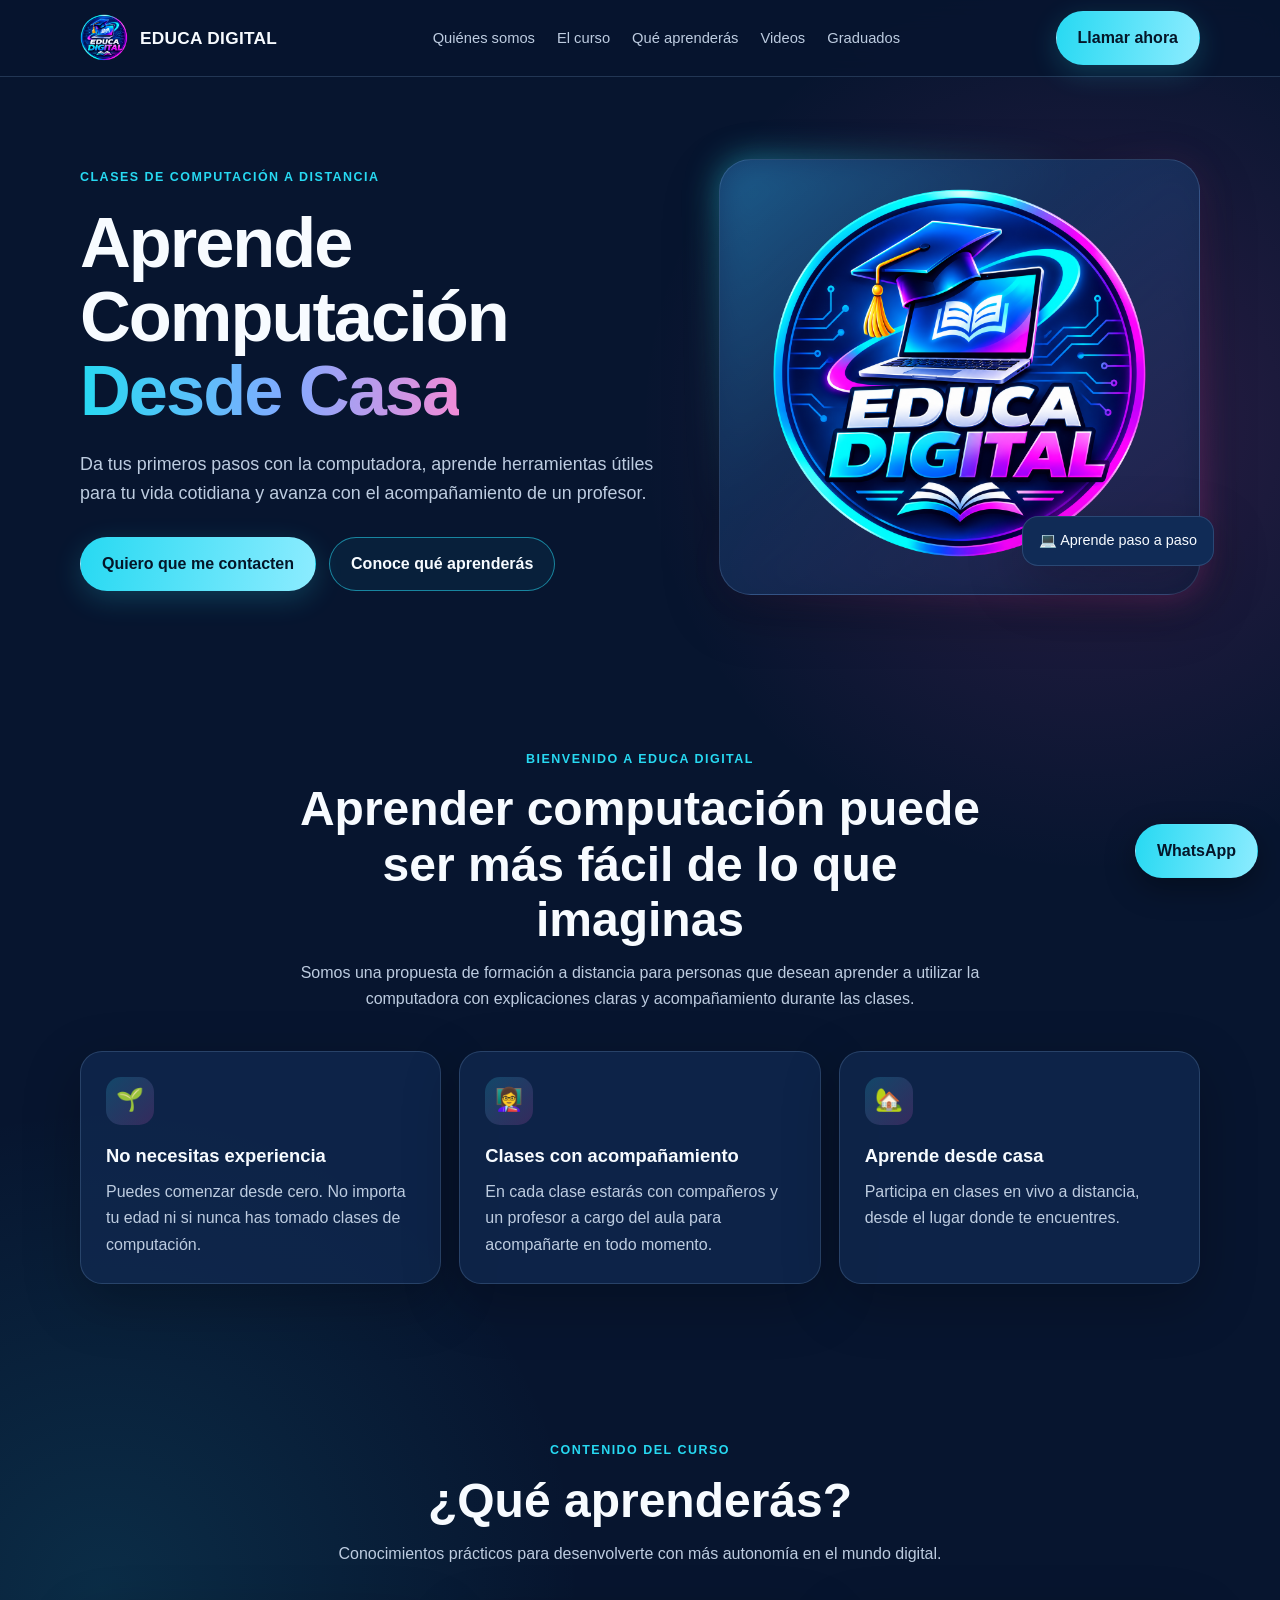
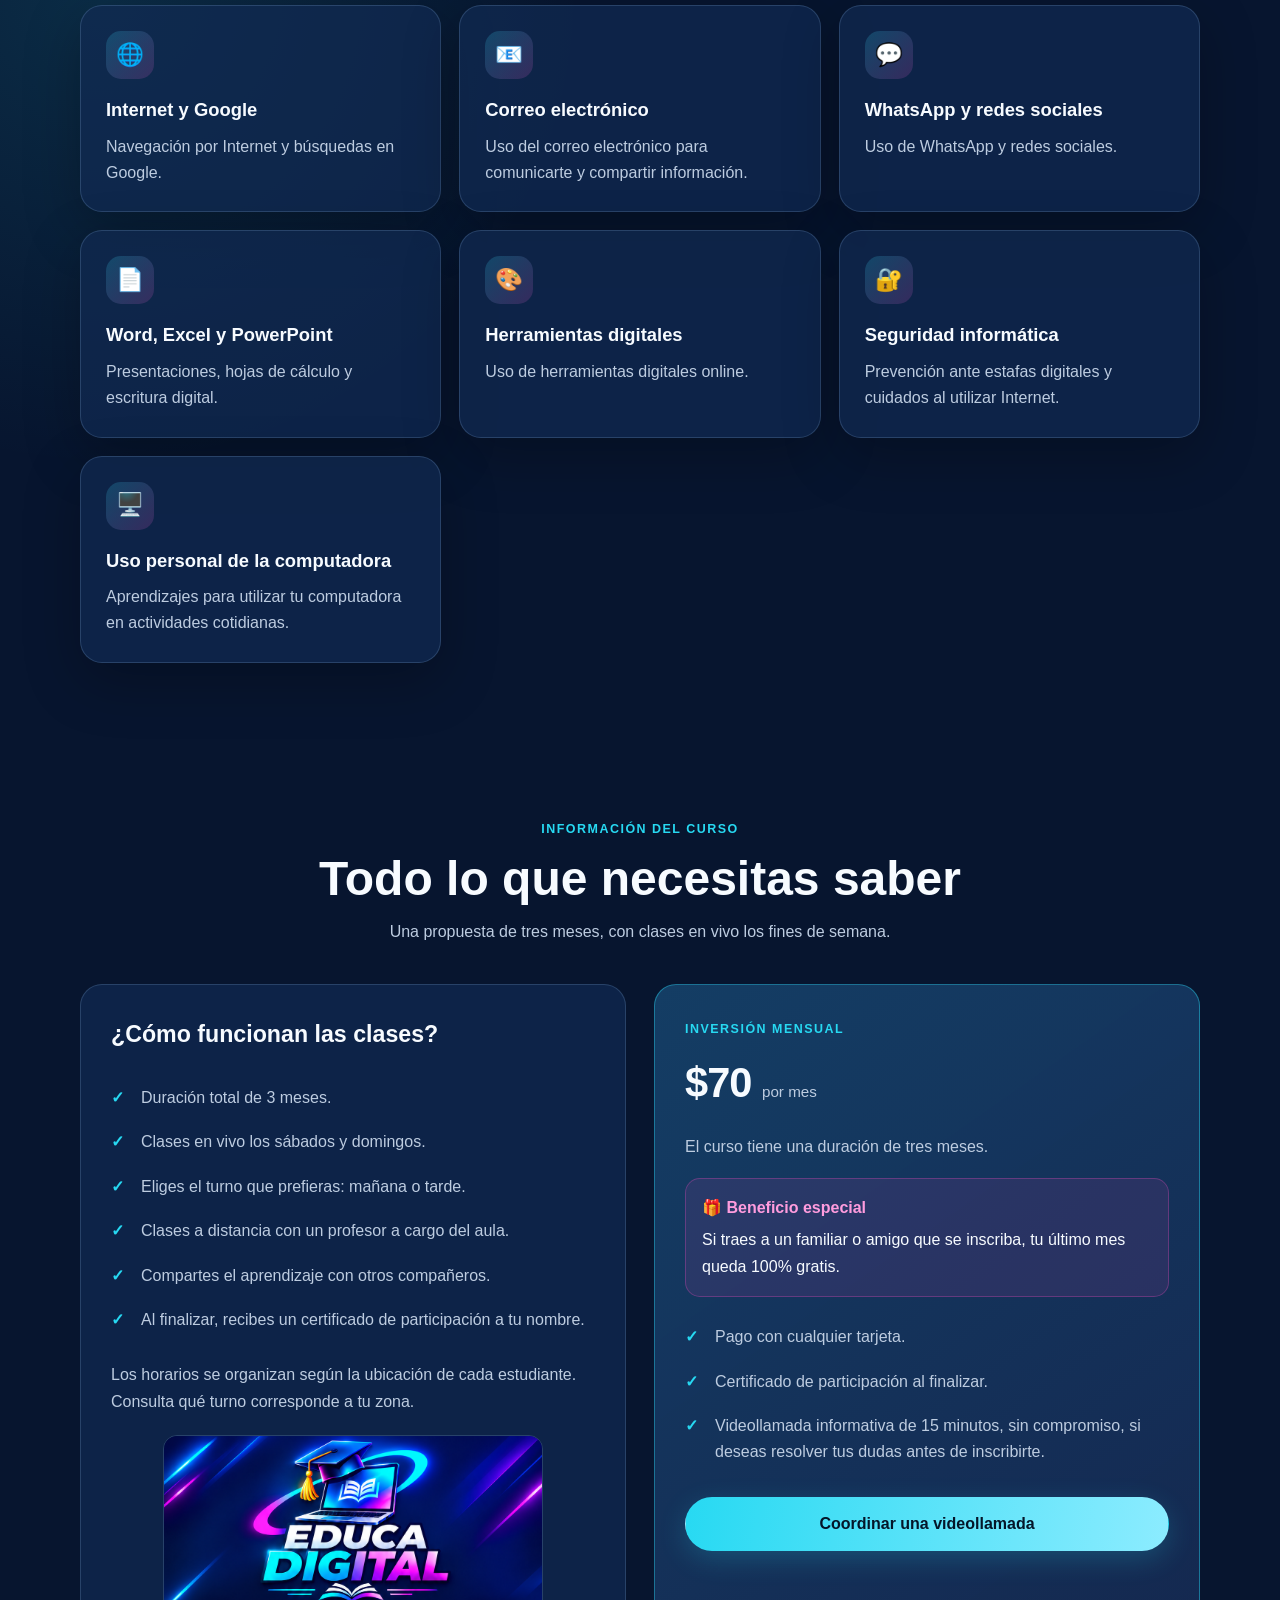
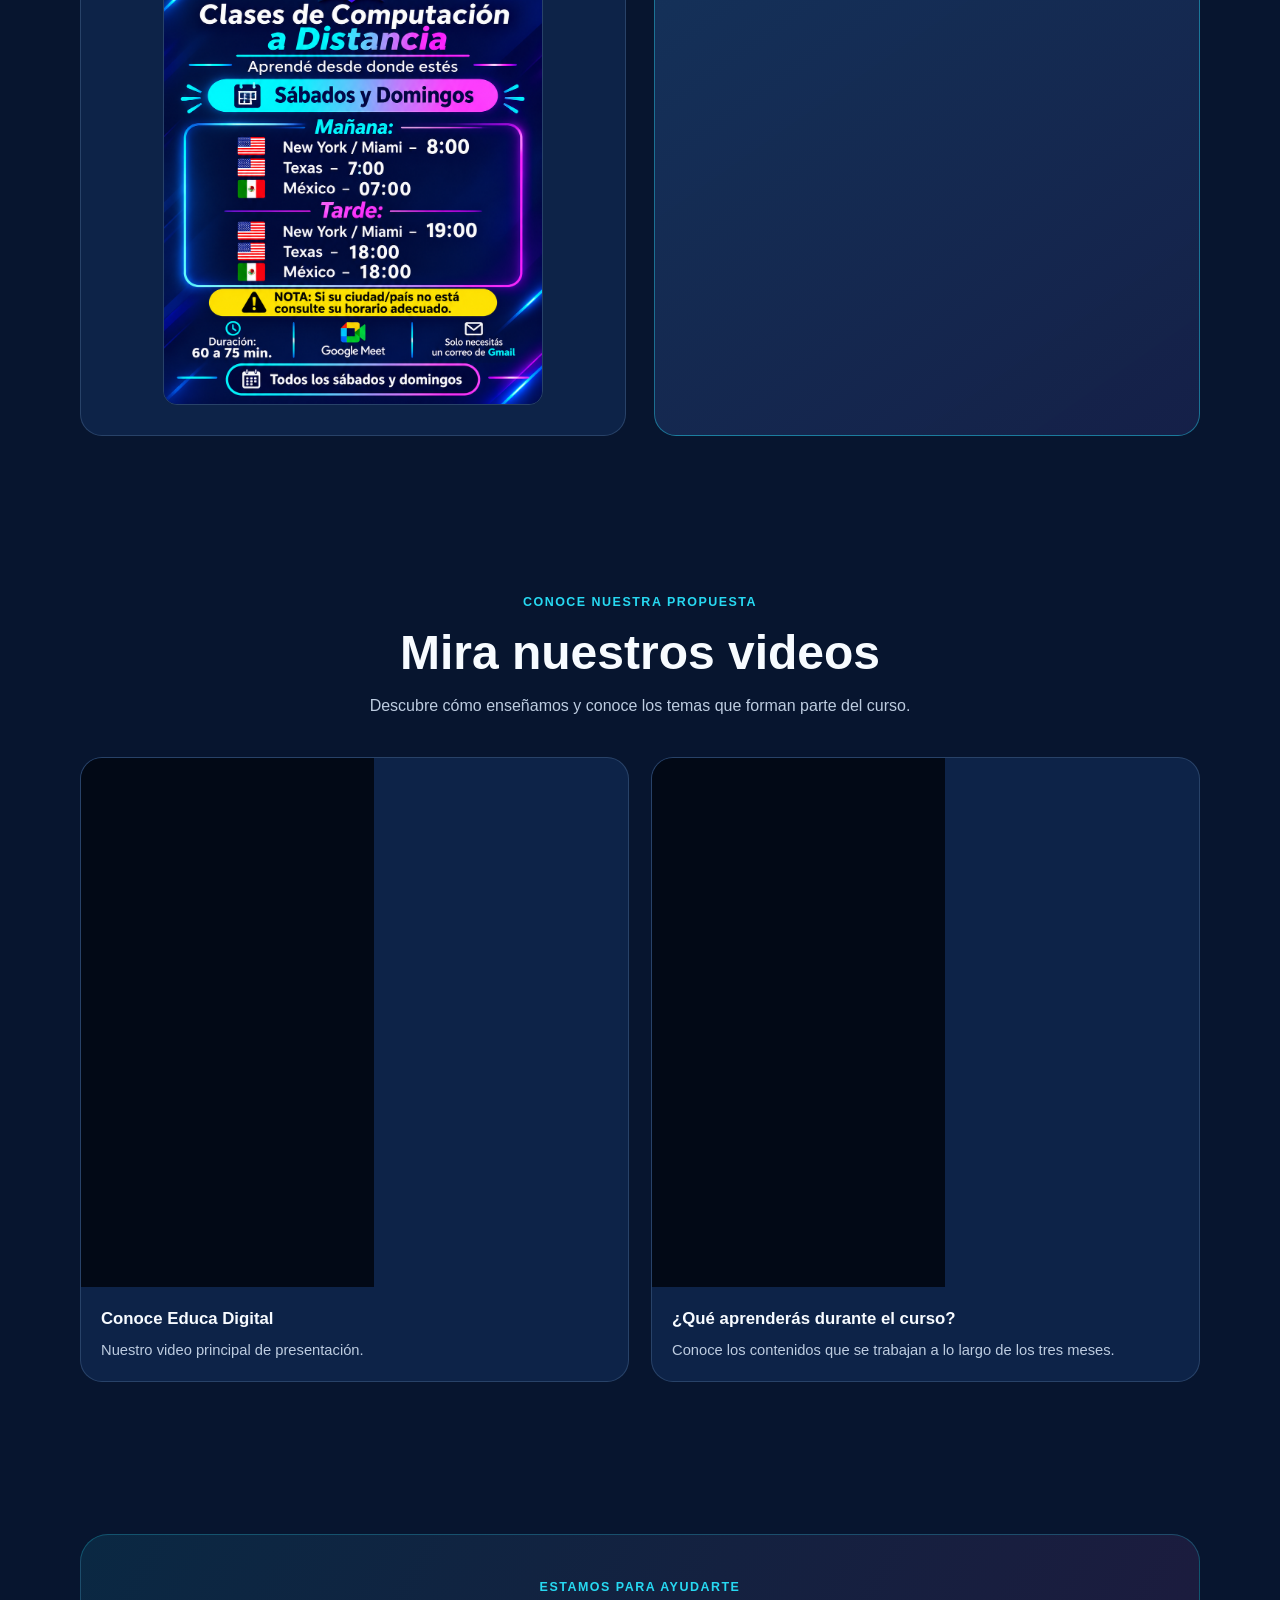
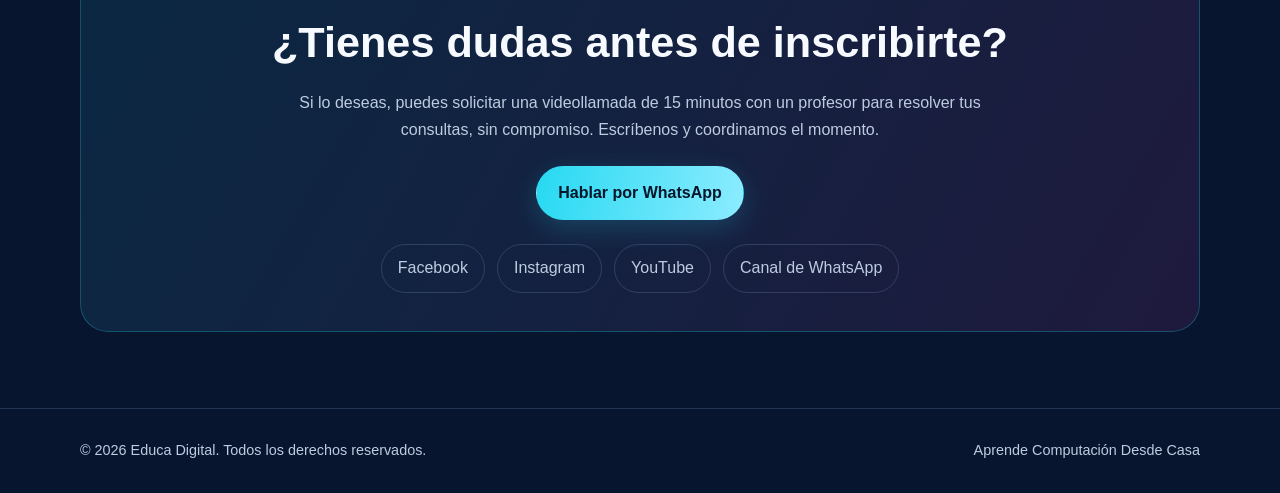
==== index.html @ 209ca9ad "Update index.html" ====
<!DOCTYPE html>
<html lang="es">
<head>
  <meta charset="UTF-8">
  <meta name="viewport" content="width=device-width, initial-scale=1.0">
  <meta name="theme-color" content="#07152f">
  <meta name="description" content="Aprende computación desde casa con Educa Digital. Clases en vivo, acompañamiento de profesores y explicaciones fáciles de entender.">
  <title>Educa Digital | Aprende Computación Desde Casa</title>
  <link rel="stylesheet" href="estilos.css">
  
</head>
<body>
  <header class="topbar">
    <div class="container nav">
      <a class="brand" href="#inicio" aria-label="Educa Digital, inicio">
        <img src="logo.png" alt="Logo de Educa Digital">
        <span>EDUCA DIGITAL</span>
      </a>
      <nav class="nav-links" aria-label="Navegación principal">
        <a href="#nosotros">Quiénes somos</a>
        <a href="#curso">El curso</a>
        <a href="#aprendizaje">Qué aprenderás</a>
        <a href="#videos">Videos</a>
        <a href="graduados.html">Graduados</a>
      </nav>
      <a class="btn btn-primary" href="tel:+5493794576062">Llamar ahora</a>
    </div>
  </header>

  <main>
    <section class="hero" id="inicio">
      <div class="container hero-grid">
        <div>
          <span class="eyebrow">Clases de computación a distancia</span>
          <h1>Aprende Computación <span class="gradient-text">Desde Casa</span></h1>
          <p>Da tus primeros pasos con la computadora, aprende herramientas útiles para tu vida cotidiana y avanza con el acompañamiento de un profesor.</p>
          <div class="hero-actions">
            <a class="btn btn-primary" href="https://forms.gle/ZuZSR2dyeX1vKFSo9" target="_blank" rel="noopener">Quiero que me contacten</a>
            <a class="btn btn-outline" href="#aprendizaje">Conoce qué aprenderás</a>
          </div>
        </div>
        <div class="hero-art">
          <img src="logo.png" alt="Educa Digital">
          <div class="floating-note">💻 Aprende paso a paso</div>
        </div>
      </div>
    </section>

    <section id="nosotros">
      <div class="container">
        <div class="section-heading">
          <span class="eyebrow">Bienvenido a Educa Digital</span>
          <h2>Aprender computación puede ser más fácil de lo que imaginas</h2>
          <p>Somos una propuesta de formación a distancia para personas que desean aprender a utilizar la computadora con explicaciones claras y acompañamiento durante las clases.</p>
        </div>
        <div class="cards">
          <article class="card">
            <div class="card-icon">🌱</div>
            <h3>No necesitas experiencia</h3>
            <p>Puedes comenzar desde cero. No importa tu edad ni si nunca has tomado clases de computación.</p>
          </article>
          <article class="card">
            <div class="card-icon">👩‍🏫</div>
            <h3>Clases con acompañamiento</h3>
            <p>En cada clase estarás con compañeros y un profesor a cargo del aula para acompañarte en todo momento.</p>
          </article>
          <article class="card">
            <div class="card-icon">🏡</div>
            <h3>Aprende desde casa</h3>
            <p>Participa en clases en vivo a distancia, desde el lugar donde te encuentres.</p>
          </article>
        </div>
      </div>
    </section>

    <section id="aprendizaje">
      <div class="container">
        <div class="section-heading">
          <span class="eyebrow">Contenido del curso</span>
          <h2>¿Qué aprenderás?</h2>
          <p>Conocimientos prácticos para desenvolverte con más autonomía en el mundo digital.</p>
        </div>
        <div class="cards">
          <article class="card"><div class="card-icon">🌐</div><h3>Internet y Google</h3><p>Navegación por Internet y búsquedas en Google.</p></article>
          <article class="card"><div class="card-icon">📧</div><h3>Correo electrónico</h3><p>Uso del correo electrónico para comunicarte y compartir información.</p></article>
          <article class="card"><div class="card-icon">💬</div><h3>WhatsApp y redes sociales</h3><p>Uso de WhatsApp y redes sociales.</p></article>
          <article class="card"><div class="card-icon">📄</div><h3>Word, Excel y PowerPoint</h3><p>Presentaciones, hojas de cálculo y escritura digital.</p></article>
          <article class="card"><div class="card-icon">🎨</div><h3>Herramientas digitales</h3><p>Uso de herramientas digitales online.</p></article>
          <article class="card"><div class="card-icon">🔐</div><h3>Seguridad informática</h3><p>Prevención ante estafas digitales y cuidados al utilizar Internet.</p></article>
          <article class="card"><div class="card-icon">🖥️</div><h3>Uso personal de la computadora</h3><p>Aprendizajes para utilizar tu computadora en actividades cotidianas.</p></article>
        </div>
      </div>
    </section>

    <section id="curso">
      <div class="container">
        <div class="section-heading">
          <span class="eyebrow">Información del curso</span>
          <h2>Todo lo que necesitas saber</h2>
          <p>Una propuesta de tres meses, con clases en vivo los fines de semana.</p>
        </div>
        <div class="course-layout">
          <div class="course-panel">
            <h3>¿Cómo funcionan las clases?</h3>
            <ul class="check-list">
              <li>Duración total de 3 meses.</li>
              <li>Clases en vivo los sábados y domingos.</li>
              <li>Eliges el turno que prefieras: mañana o tarde.</li>
              <li>Clases a distancia con un profesor a cargo del aula.</li>
              <li>Compartes el aprendizaje con otros compañeros.</li>
              <li>Al finalizar, recibes un certificado de participación a tu nombre.</li>
            </ul>
            <p style="color:var(--muted);margin-top:20px">Los horarios se organizan según la ubicación de cada estudiante. Consulta qué turno corresponde a tu zona.</p>
            <img class="schedule-image" src="horarios.png" alt="Información de horarios de Educa Digital">
          </div>
          <div class="course-panel highlight">
            <span class="eyebrow">Inversión mensual</span>
            <div class="price">$70 <small>por mes</small></div>
            <p style="color:var(--muted)">El curso tiene una duración de tres meses.</p>
            <div class="bonus">
              <strong>🎁 Beneficio especial</strong>
              <p style="margin:6px 0 0;color:var(--white)">Si traes a un familiar o amigo que se inscriba, tu último mes queda 100% gratis.</p>
            </div>
            <ul class="check-list">
              <li>Pago con cualquier tarjeta.</li>
              <li>Certificado de participación al finalizar.</li>
              <li>Videollamada informativa de 15 minutos, sin compromiso, si deseas resolver tus dudas antes de inscribirte.</li>
            </ul>
            <a class="btn btn-primary" style="margin-top:22px;width:100%" href="https://wa.me/543794576062?text=Hola%2C%20quisiera%20coordinar%20una%20videollamada%20informativa%20de%2015%20minutos." target="_blank" rel="noopener">Coordinar una videollamada</a>
          </div>
        </div>
      </div>
    </section>

    <section id="videos">
      <div class="container">
        <div class="section-heading">
          <span class="eyebrow">Conoce nuestra propuesta</span>
          <h2>Mira nuestros videos</h2>
          <p>Descubre cómo enseñamos y conoce los temas que forman parte del curso.</p>
        </div>
        <div class="video-grid">
          <article class="video-card">
            <div class="video-frame">
              <iframe src="https://www.facebook.com/plugins/video.php?href=https%3A%2F%2Fwww.facebook.com%2Freel%2F1406018967979762&show_text=false" title="Video publicitario de Educa Digital" loading="lazy" allow="autoplay; clipboard-write; encrypted-media; picture-in-picture; web-share" allowfullscreen></iframe>
            </div>
            <div class="video-caption"><h3>Conoce Educa Digital</h3><p>Nuestro video principal de presentación.</p></div>
          </article>
          <article class="video-card">
            <div class="video-frame">
              <iframe src="https://www.facebook.com/plugins/video.php?href=https%3A%2F%2Fwww.facebook.com%2Freel%2F2603222766864018&show_text=false" title="Contenido del curso de tres meses" loading="lazy" allow="autoplay; clipboard-write; encrypted-media; picture-in-picture; web-share" allowfullscreen></iframe>
            </div>
            <div class="video-caption"><h3>¿Qué aprenderás durante el curso?</h3><p>Conoce los contenidos que se trabajan a lo largo de los tres meses.</p></div>
          </article>
        </div>
      </div>
    </section>

    <section id="contacto">
      <div class="container">
        <div class="trust-box">
          <span class="eyebrow">Estamos para ayudarte</span>
          <h2>¿Tienes dudas antes de inscribirte?</h2>
          <p>Si lo deseas, puedes solicitar una videollamada de 15 minutos con un profesor para resolver tus consultas, sin compromiso. Escríbenos y coordinamos el momento.</p>
          <a class="btn btn-primary" href="https://wa.me/543794576062?text=Hola%2C%20soy%20una%20persona%20interesada%20en%20el%20curso%20de%20Educa%20Digital.%20Quisiera%20hacer%20una%20consulta." target="_blank" rel="noopener">Hablar por WhatsApp</a>
          <div class="socials">
            <a href="https://www.facebook.com/educadigital.techno" target="_blank" rel="noopener">Facebook</a>
            <a href="https://www.instagram.com/educadigital.techno/" target="_blank" rel="noopener">Instagram</a>
            <a href="https://www.youtube.com/@educadigital.techno" target="_blank" rel="noopener">YouTube</a>
            <a href="https://whatsapp.com/channel/0029Vb9up9wKrWQxth9QkJ2N" target="_blank" rel="noopener">Canal de WhatsApp</a>
          </div>
        </div>
      </div>
    </section>
  </main>

  <footer>
    <div class="container footer-row">
      <span>© <span id="year">2026</span> Educa Digital. Todos los derechos reservados.</span>
      <span>Aprende Computación Desde Casa</span>
    </div>
  </footer>

  <a class="btn btn-primary whatsapp-float" href="https://wa.me/543794576062?text=Hola%2C%20quiero%20informaci%C3%B3n%20sobre%20Educa%20Digital." target="_blank" rel="noopener" aria-label="Contactar a Educa Digital por WhatsApp">WhatsApp</a>
</body>
</html>
---- estilos.css ----
:root {
      --navy: #07152f;
      --navy-2: #0b2045;
      --cyan: #27d9f2;
      --blue: #2589ff;
      --pink: #ec4bbd;
      --white: #f7fbff;
      --muted: #bdcce0;
      --panel: rgba(17, 42, 82, .72);
      --line: rgba(160, 205, 255, .18);
      --radius: 22px;
      --shadow: 0 18px 55px rgba(0, 0, 0, .25);
    }

    * { box-sizing: border-box; }
    html { scroll-behavior: smooth; }
    body {
      margin: 0;
      font-family: Arial, Helvetica, sans-serif;
      color: var(--white);
      background:
        radial-gradient(circle at 85% 8%, rgba(236,75,189,.16), transparent 28rem),
        radial-gradient(circle at 8% 30%, rgba(39,217,242,.12), transparent 30rem),
        var(--navy);
      line-height: 1.65;
    }
    a { color: inherit; }
    img { max-width: 100%; display: block; }
    .container { width: min(1120px, calc(100% - 40px)); margin: 0 auto; }
    .topbar {
      position: sticky; top: 0; z-index: 20;
      background: rgba(7,21,47,.88); backdrop-filter: blur(14px);
      border-bottom: 1px solid var(--line);
    }
    .nav { min-height: 76px; display: flex; align-items: center; justify-content: space-between; gap: 24px; }
    .brand { display: flex; align-items: center; gap: 12px; text-decoration: none; font-weight: 800; letter-spacing: .3px; }
    .brand img { width: 48px; height: 48px; object-fit: contain; border-radius: 12px; }
    .brand span { font-size: 1.08rem; }
    .nav-links { display: flex; align-items: center; gap: 22px; }
    .nav-links a { color: var(--muted); text-decoration: none; font-size: .92rem; }
    .nav-links a:hover { color: var(--cyan); }
    .btn {
      display: inline-flex; align-items: center; justify-content: center; gap: 9px;
      padding: 13px 21px; border-radius: 999px; text-decoration: none;
      font-weight: 800; border: 1px solid transparent; transition: .2s ease;
    }
    .btn:hover { transform: translateY(-2px); filter: brightness(1.08); }
    .btn-primary { color: #041629; background: linear-gradient(100deg, var(--cyan), #8cecff); box-shadow: 0 8px 28px rgba(39,217,242,.2); }
    .btn-outline { border-color: rgba(39,217,242,.55); color: var(--white); background: rgba(39,217,242,.06); }
    .hero { padding: 82px 0 74px; overflow: hidden; }
    .hero-grid { display: grid; grid-template-columns: 1.1fr .9fr; align-items: center; gap: 52px; }
    .eyebrow { display: inline-block; color: var(--cyan); font-weight: 800; letter-spacing: 1.5px; text-transform: uppercase; font-size: .78rem; }
    h1 { font-size: clamp(2.5rem, 5.5vw, 4.8rem); line-height: 1.05; letter-spacing: -2px; margin: 17px 0 22px; }
    .gradient-text { background: linear-gradient(90deg, var(--cyan), #83aaff 55%, #f18bd7); -webkit-background-clip: text; background-clip: text; color: transparent; }
    .hero p { color: var(--muted); font-size: 1.12rem; max-width: 610px; }
    .hero-actions { display: flex; flex-wrap: wrap; gap: 13px; margin-top: 28px; }
    .hero-art {
      position: relative; padding: 22px; border: 1px solid var(--line); border-radius: 32px;
      background: linear-gradient(145deg, rgba(30,76,135,.65), rgba(12,29,62,.8)); box-shadow: var(--shadow);
    }
    .hero-art:before { content: ""; position: absolute; inset: -2px; border-radius: 34px; background: linear-gradient(135deg, rgba(39,217,242,.55), transparent 40%, rgba(236,75,189,.42)); z-index: -1; filter: blur(16px); }
    .hero-art img { width: 100%; max-width: 390px; margin: auto; border-radius: 20px; }
    .floating-note { position: absolute; right: -15px; bottom: 28px; background: #102b56; border: 1px solid var(--line); border-radius: 16px; padding: 12px 16px; box-shadow: var(--shadow); font-size: .9rem; }
    section { padding: 76px 0; }
    .section-heading { max-width: 720px; margin: 0 auto 38px; text-align: center; }
    .section-heading h2 { font-size: clamp(1.9rem, 4vw, 3rem); line-height: 1.15; margin: 10px 0 13px; }
    .section-heading p { color: var(--muted); margin: 0; }
    .cards { display: grid; grid-template-columns: repeat(3, 1fr); gap: 18px; }
    .card { background: var(--panel); border: 1px solid var(--line); border-radius: var(--radius); padding: 25px; box-shadow: var(--shadow); }
    .card-icon { width: 48px; height: 48px; display: grid; place-items: center; border-radius: 15px; font-size: 1.4rem; background: linear-gradient(135deg, rgba(39,217,242,.2), rgba(236,75,189,.18)); margin-bottom: 16px; }
    .card h3 { margin: 0 0 8px; font-size: 1.15rem; }
    .card p { color: var(--muted); margin: 0; }
    .course-layout { display: grid; grid-template-columns: 1fr 1fr; gap: 28px; align-items: stretch; }
    .course-panel { padding: 30px; border-radius: var(--radius); background: var(--panel); border: 1px solid var(--line); }
    .course-panel h3 { margin-top: 0; font-size: 1.45rem; }
    .check-list { list-style: none; padding: 0; margin: 18px 0 0; }
    .check-list li { padding: 9px 0 9px 30px; position: relative; color: var(--muted); }
    .check-list li:before { content: "✓"; color: var(--cyan); font-weight: 900; position: absolute; left: 0; }
    .price { font-size: 2.6rem; font-weight: 900; letter-spacing: -1px; margin: 8px 0 0; }
    .price small { font-size: .95rem; color: var(--muted); font-weight: 500; letter-spacing: 0; }
    .highlight { border-color: rgba(39,217,242,.42); background: linear-gradient(145deg, rgba(25,75,119,.75), rgba(24,35,78,.82)); }
    .bonus { margin-top: 18px; padding: 16px; border-radius: 15px; background: rgba(236,75,189,.1); border: 1px solid rgba(236,75,189,.3); }
    .bonus strong { color: #ff9cde; }
    .schedule-image { max-height: 570px; width: auto; margin: 20px auto 0; border-radius: 14px; border: 1px solid var(--line); }
    .video-grid { display: grid; grid-template-columns: 1fr 1fr; gap: 22px; }
    .video-card { background: var(--panel); border: 1px solid var(--line); border-radius: var(--radius); overflow: hidden; }
    .video-frame { aspect-ratio: 9 / 16; max-height: 520px; background: #020916; }
    .video-frame iframe { width: 100%; height: 100%; border: 0; }
    .video-caption { padding: 18px 20px; }
    .video-caption h3 { margin: 0 0 6px; font-size: 1.05rem; }
    .video-caption p { color: var(--muted); margin: 0; font-size: .92rem; }
    .trust-box { text-align: center; padding: 38px; border-radius: 28px; border: 1px solid rgba(39,217,242,.25); background: linear-gradient(120deg, rgba(39,217,242,.1), rgba(236,75,189,.1)); }
    .trust-box h2 { font-size: clamp(1.8rem, 4vw, 2.7rem); margin: 8px 0 12px; }
    .trust-box p { color: var(--muted); max-width: 700px; margin: 0 auto 23px; }
    .socials { display: flex; flex-wrap: wrap; justify-content: center; gap: 12px; margin-top: 24px; }
    .socials a { border: 1px solid var(--line); padding: 10px 16px; border-radius: 999px; text-decoration: none; color: var(--muted); }
    .socials a:hover { color: var(--cyan); border-color: var(--cyan); }
    footer { padding: 30px 0; border-top: 1px solid var(--line); color: var(--muted); font-size: .9rem; }
    .footer-row { display: flex; justify-content: space-between; align-items: center; gap: 20px; flex-wrap: wrap; }
    .whatsapp-float { position: fixed; right: 22px; bottom: 22px; z-index: 30; box-shadow: 0 10px 30px rgba(0,0,0,.35); }
    @media (max-width: 800px) {
      .nav { padding: 12px 0; flex-wrap: wrap; }
      .nav-links { order: 3; width: 100%; overflow-x: auto; gap: 18px; padding: 5px 0; }
      .nav-links a { white-space: nowrap; }
      .hero { padding: 55px 0; }
      .hero-grid, .course-layout { grid-template-columns: 1fr; }
      .hero-grid { gap: 34px; }
      .hero-art { max-width: 520px; margin: auto; }
      .cards { grid-template-columns: 1fr 1fr; }
    }
    @media (max-width: 560px) {
      .container { width: min(100% - 30px, 1120px); }
      .cards, .video-grid { grid-template-columns: 1fr; }
      section { padding: 58px 0; }
      .hero-actions .btn { width: 100%; }
      .floating-note { right: -5px; bottom: 12px; }
      .trust-box { padding: 27px 19px; }
      .whatsapp-float { right: 14px; bottom: 14px; }
    }
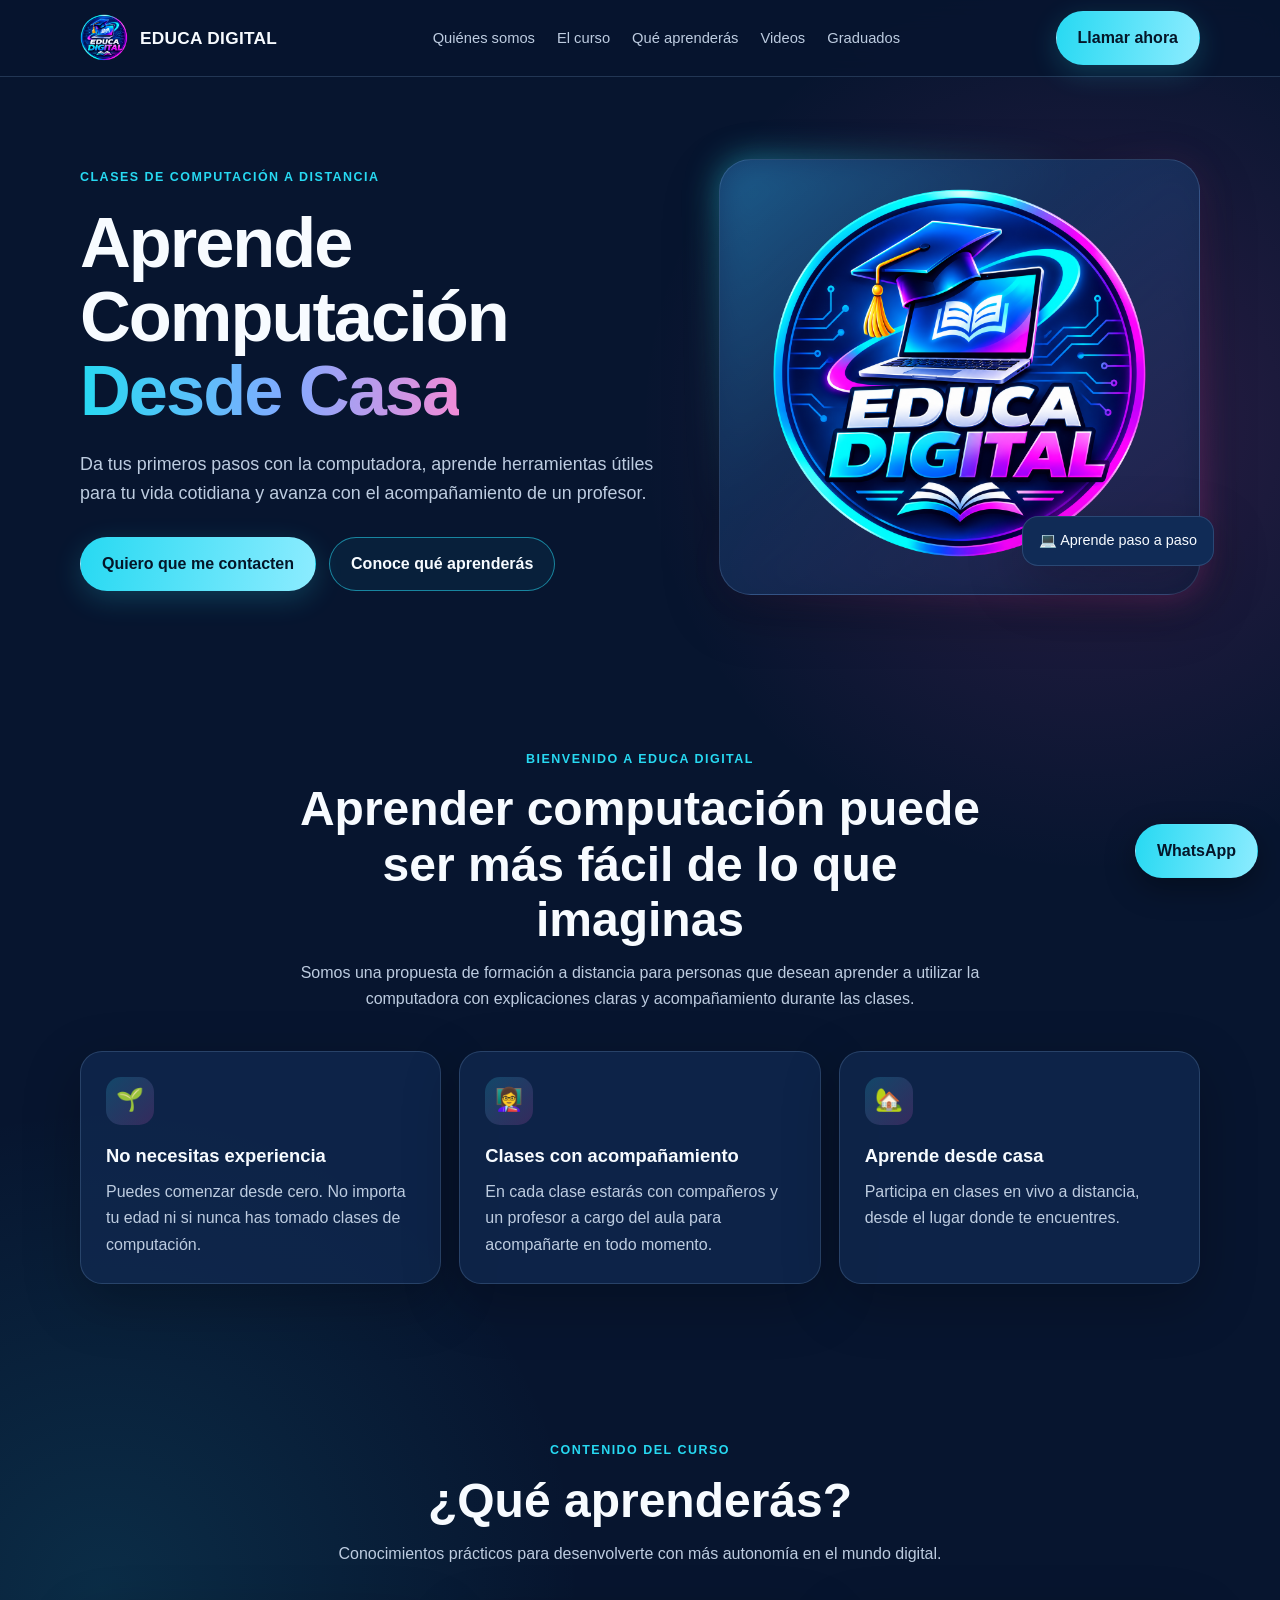
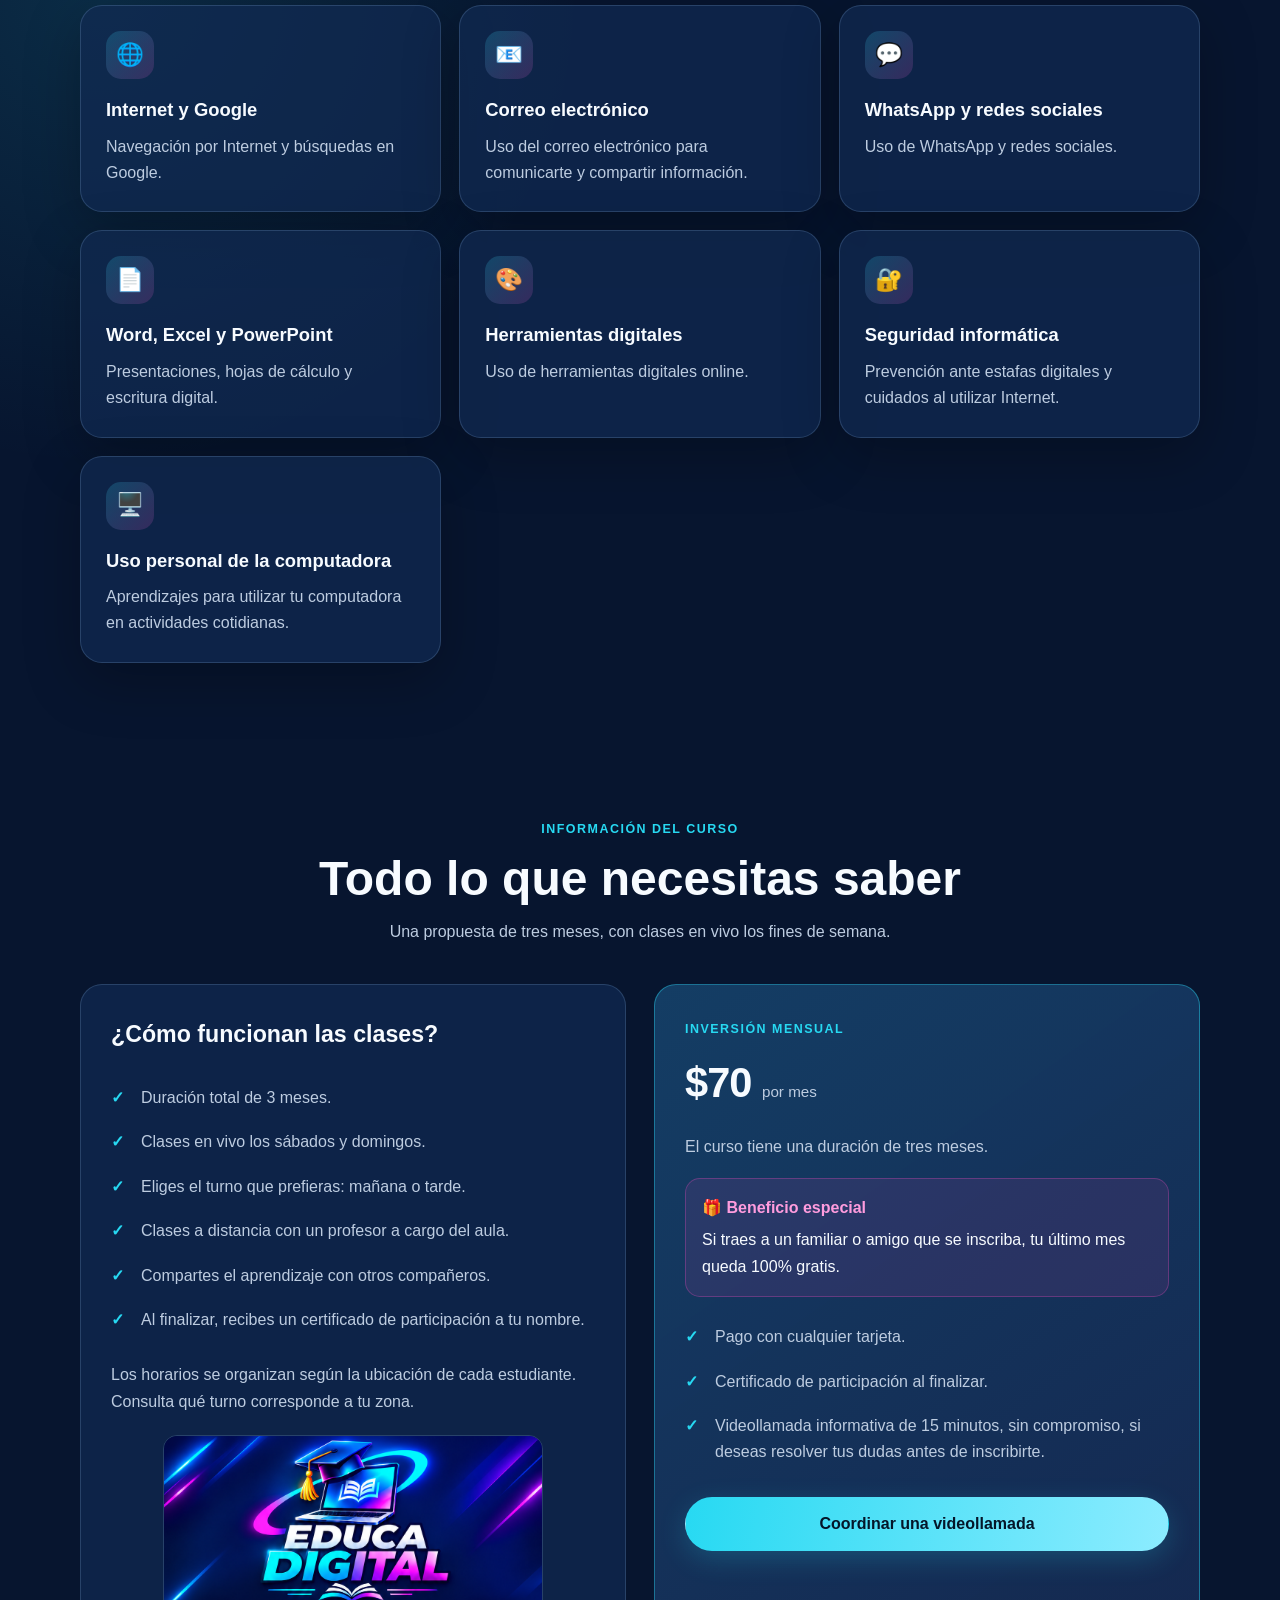
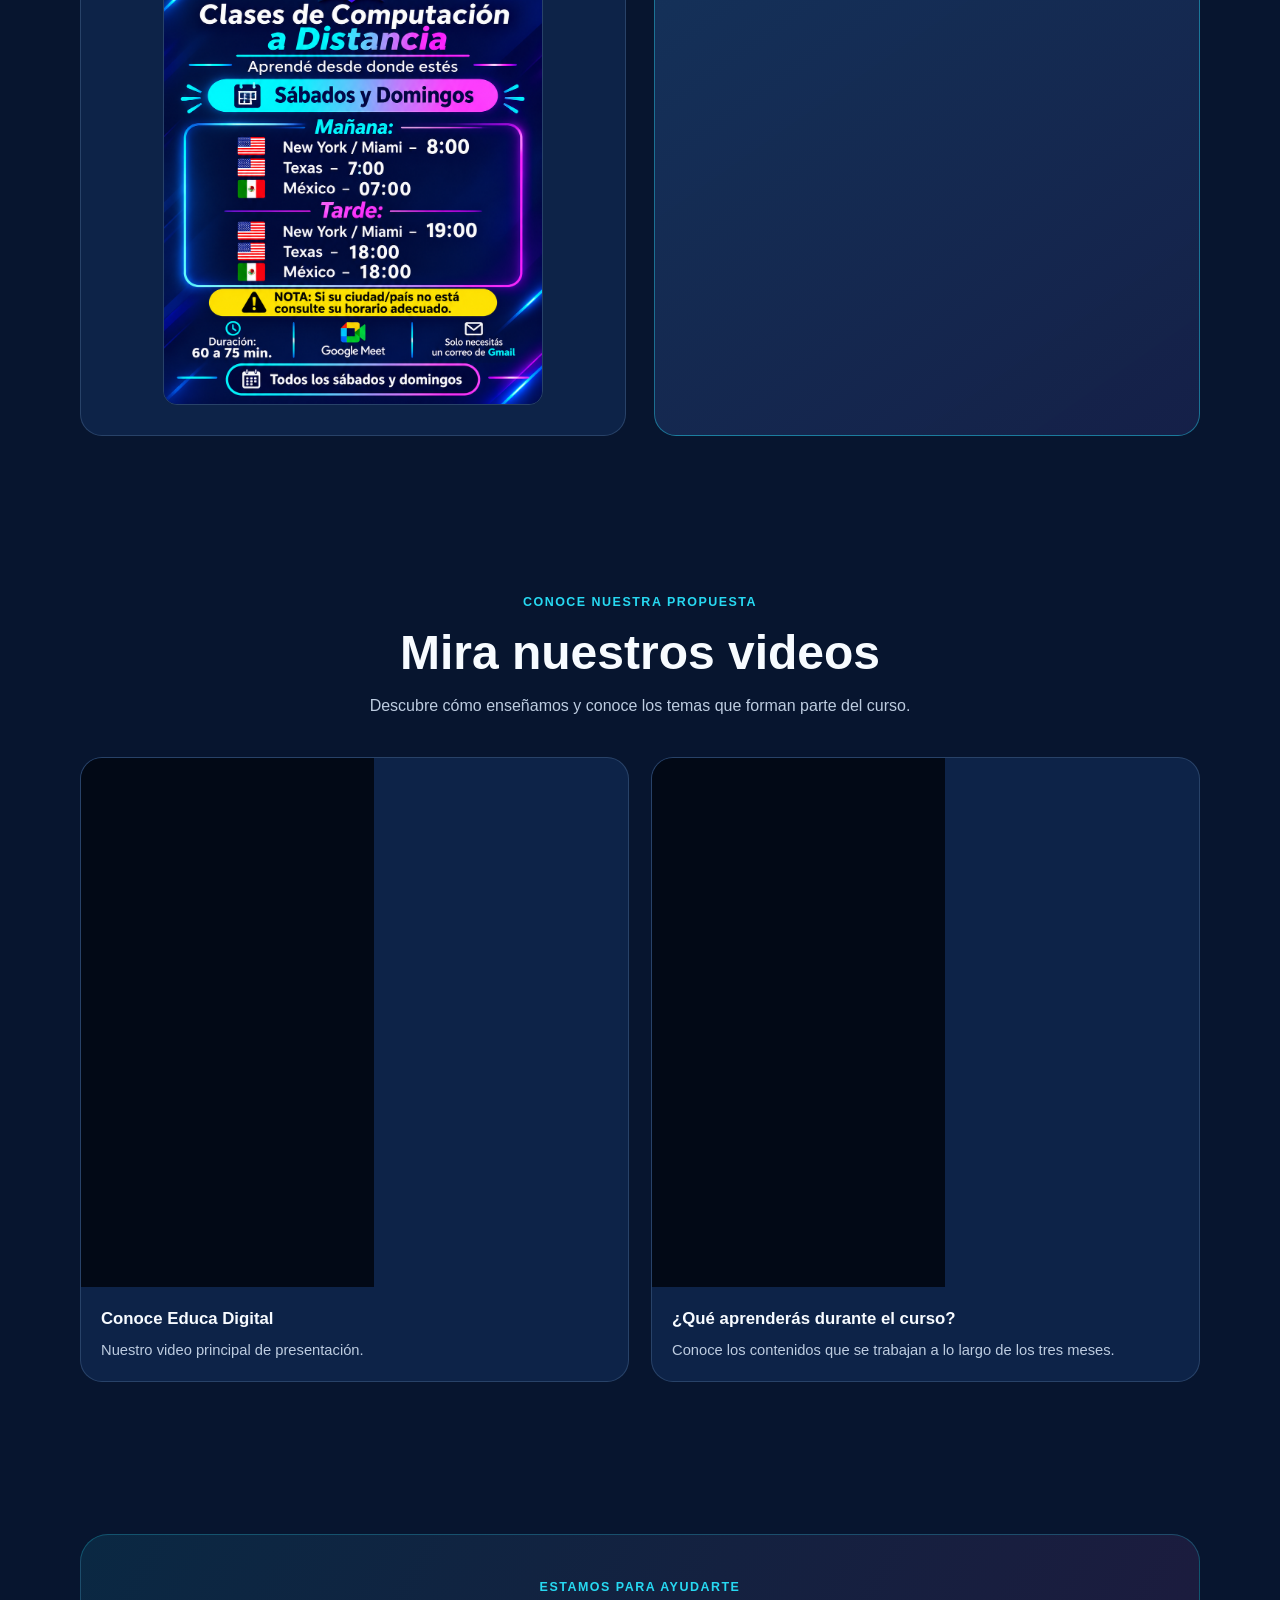
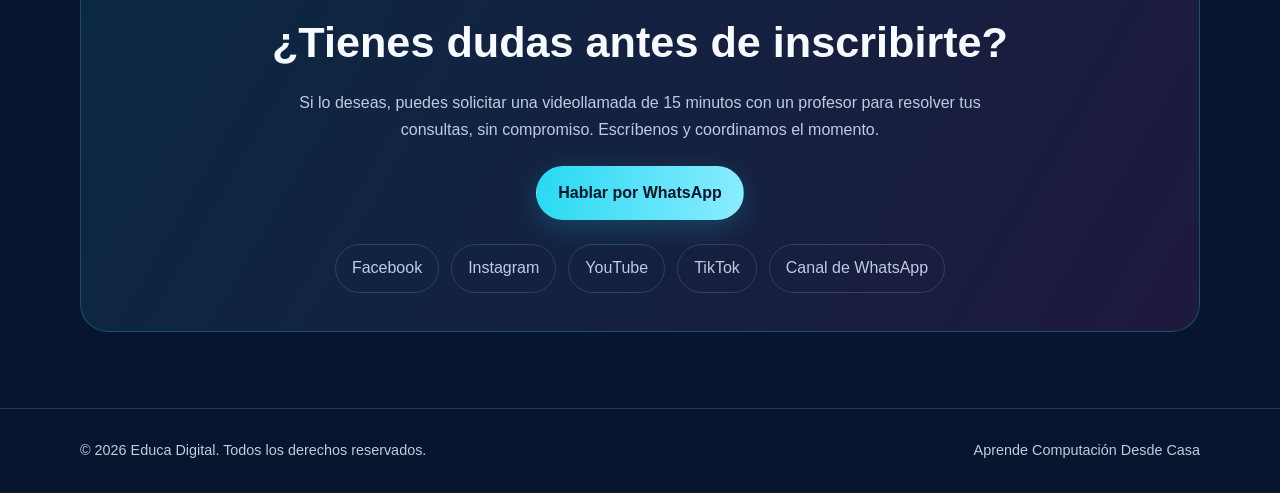
==== commit ae8aa83f: "Update index.html" ====
--- a/index.html
+++ b/index.html
@@ -164,9 +164,10 @@
           <p>Si lo deseas, puedes solicitar una videollamada de 15 minutos con un profesor para resolver tus consultas, sin compromiso. Escríbenos y coordinamos el momento.</p>
           <a class="btn btn-primary" href="https://wa.me/543794576062?text=Hola%2C%20soy%20una%20persona%20interesada%20en%20el%20curso%20de%20Educa%20Digital.%20Quisiera%20hacer%20una%20consulta." target="_blank" rel="noopener">Hablar por WhatsApp</a>
           <div class="socials">
-            <a href="https://www.facebook.com/educadigital.techno" target="_blank" rel="noopener">Facebook</a>
-            <a href="https://www.instagram.com/educadigital.techno/" target="_blank" rel="noopener">Instagram</a>
-            <a href="https://www.youtube.com/@educadigital.techno" target="_blank" rel="noopener">YouTube</a>
+            <a href="https://www.facebook.com/computacion.educadigital" target="_blank" rel="noopener">Facebook</a>
+            <a href="https://www.instagram.com/computacion.educadigital/" target="_blank" rel="noopener">Instagram</a>
+            <a href="https://www.youtube.com/@computacion.educadigital" target="_blank" rel="noopener">YouTube</a>
+            <a href="https://www.tiktok.com/@computacion.educadigital" target="_blank" rel="noopener">TikTok</a>
             <a href="https://whatsapp.com/channel/0029Vb9up9wKrWQxth9QkJ2N" target="_blank" rel="noopener">Canal de WhatsApp</a>
           </div>
         </div>
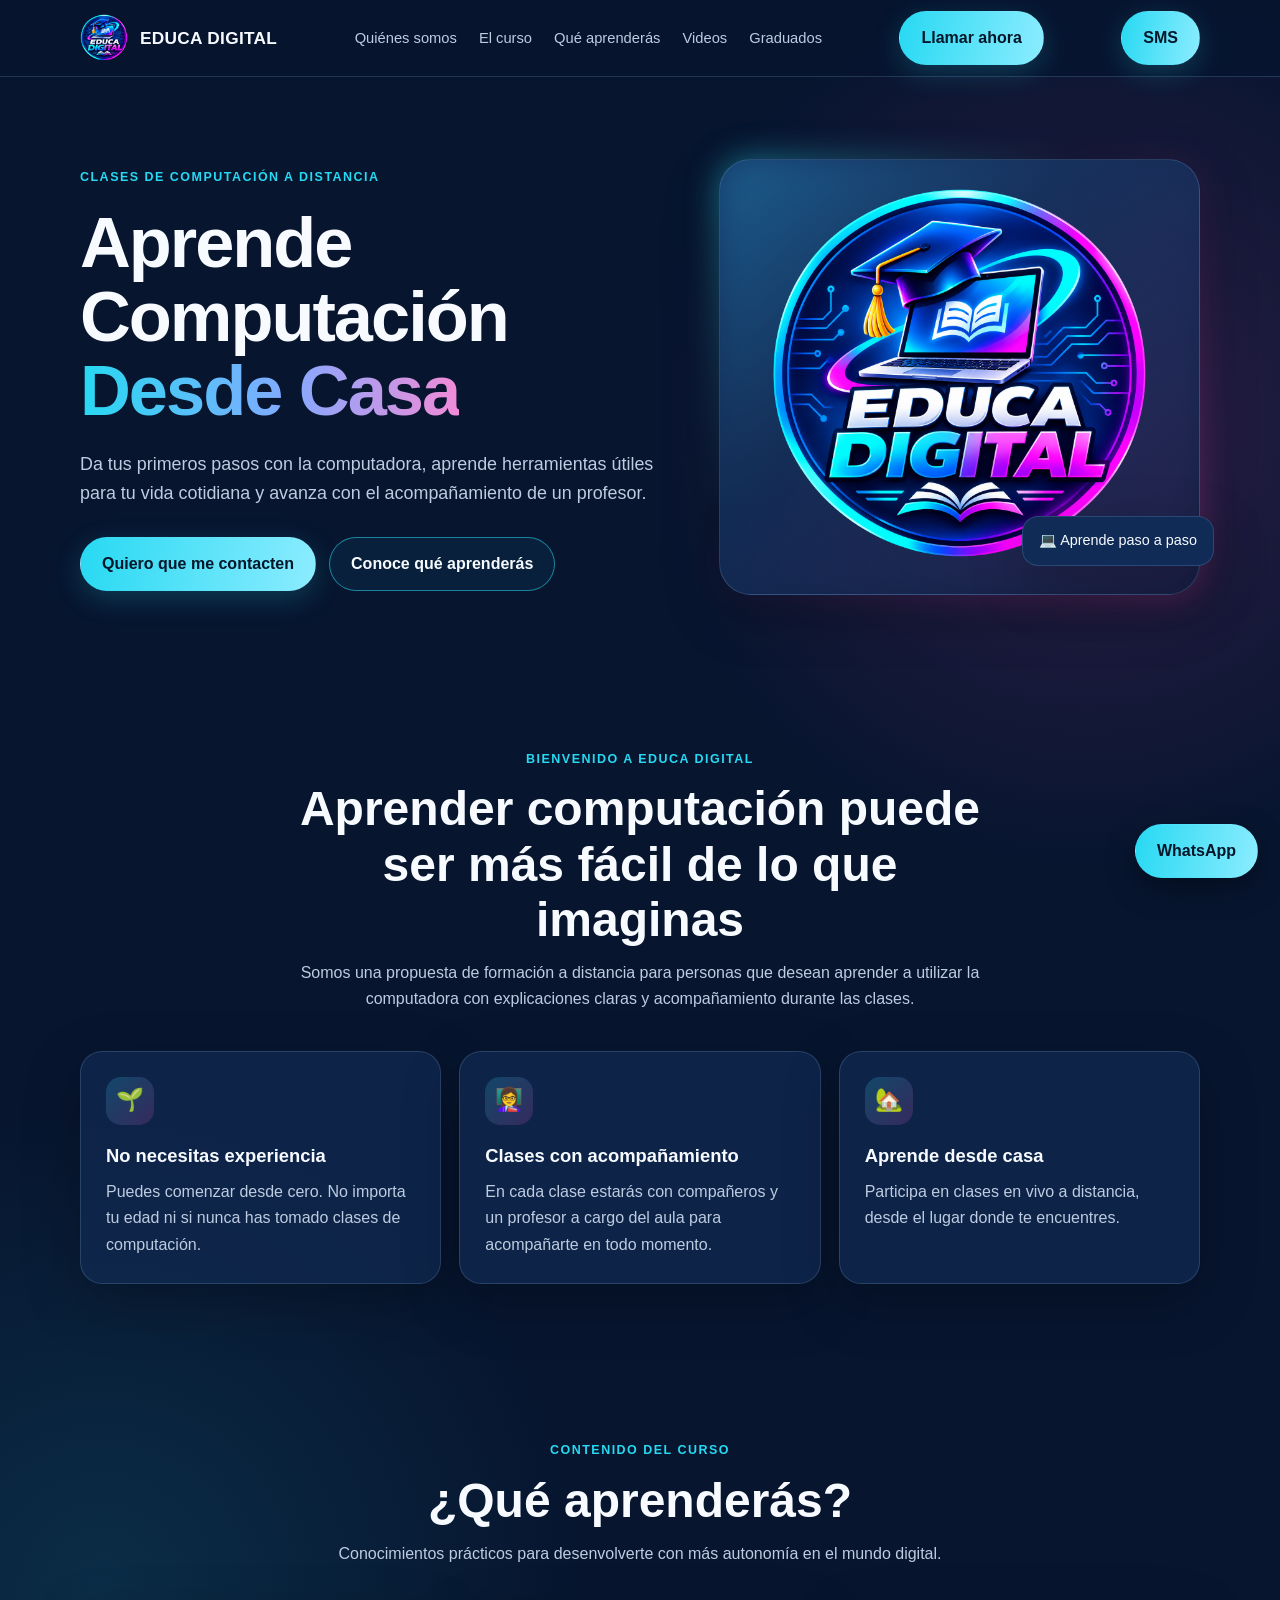
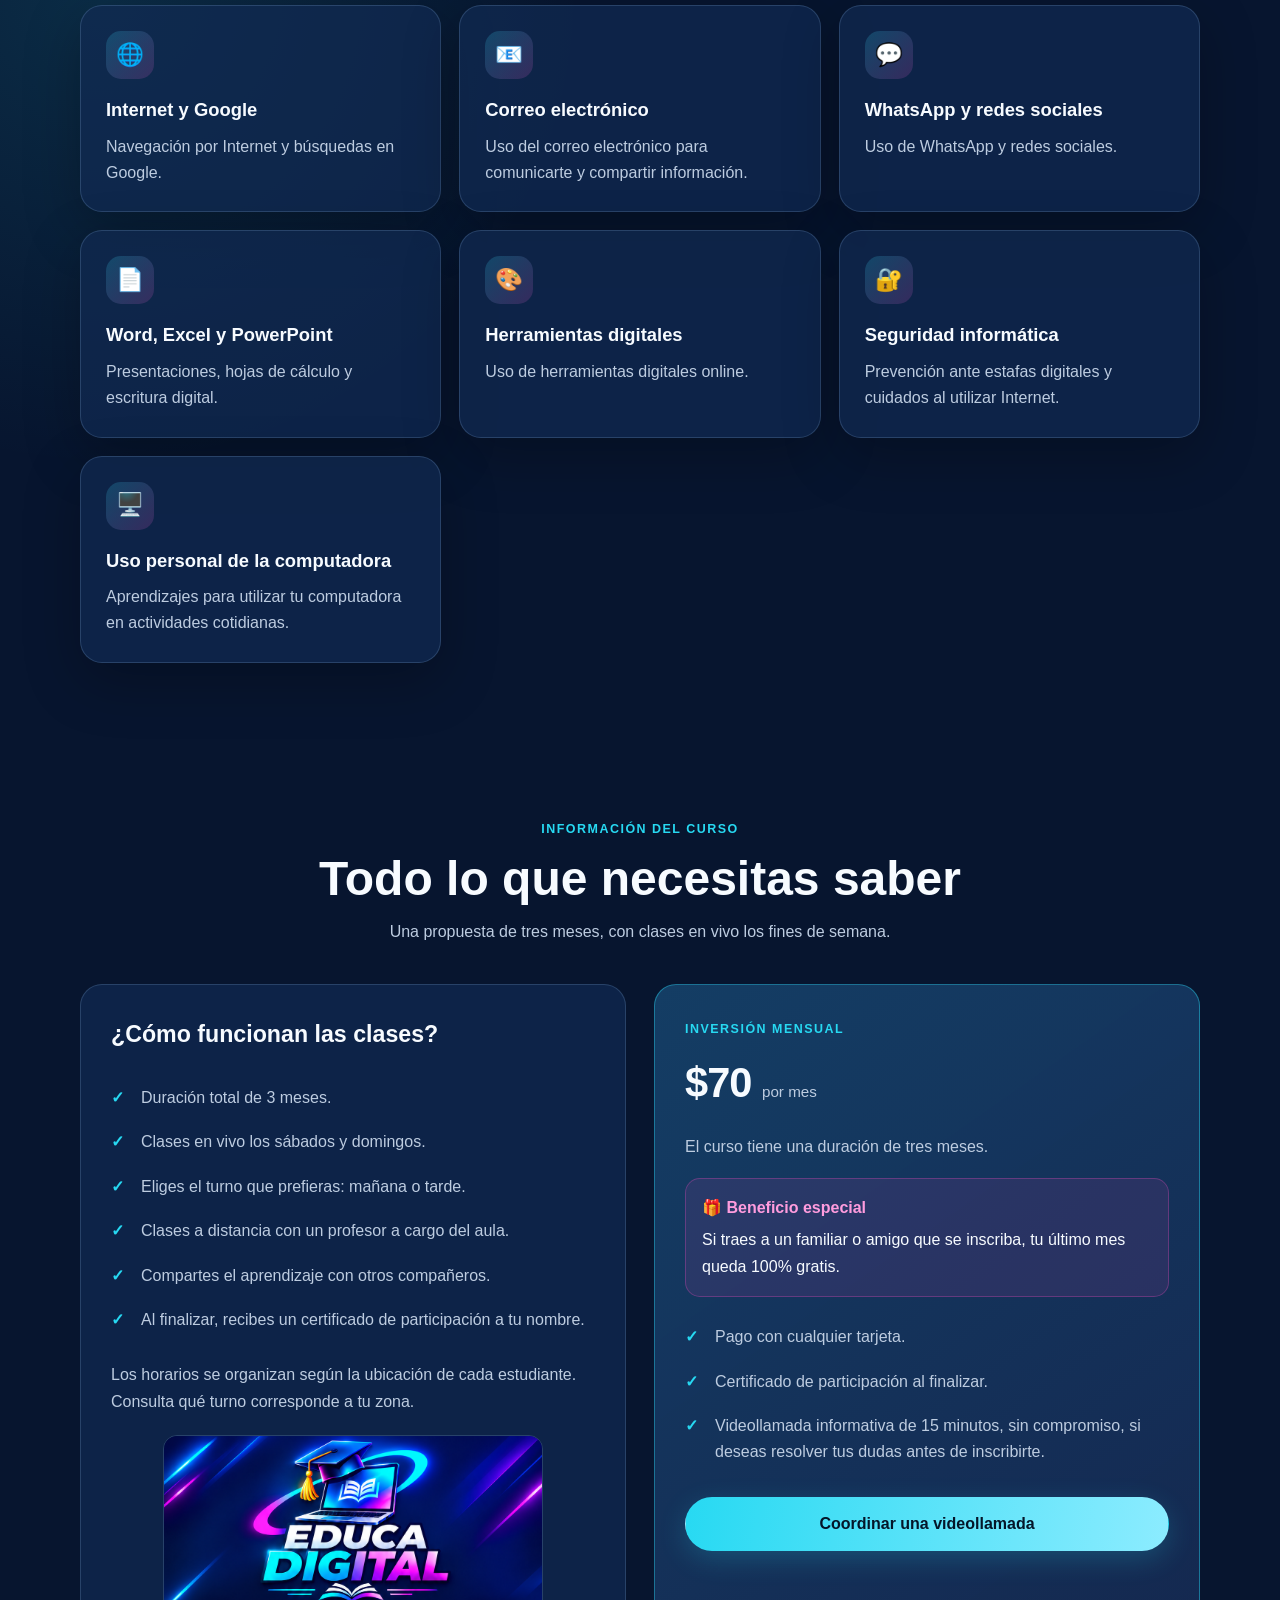
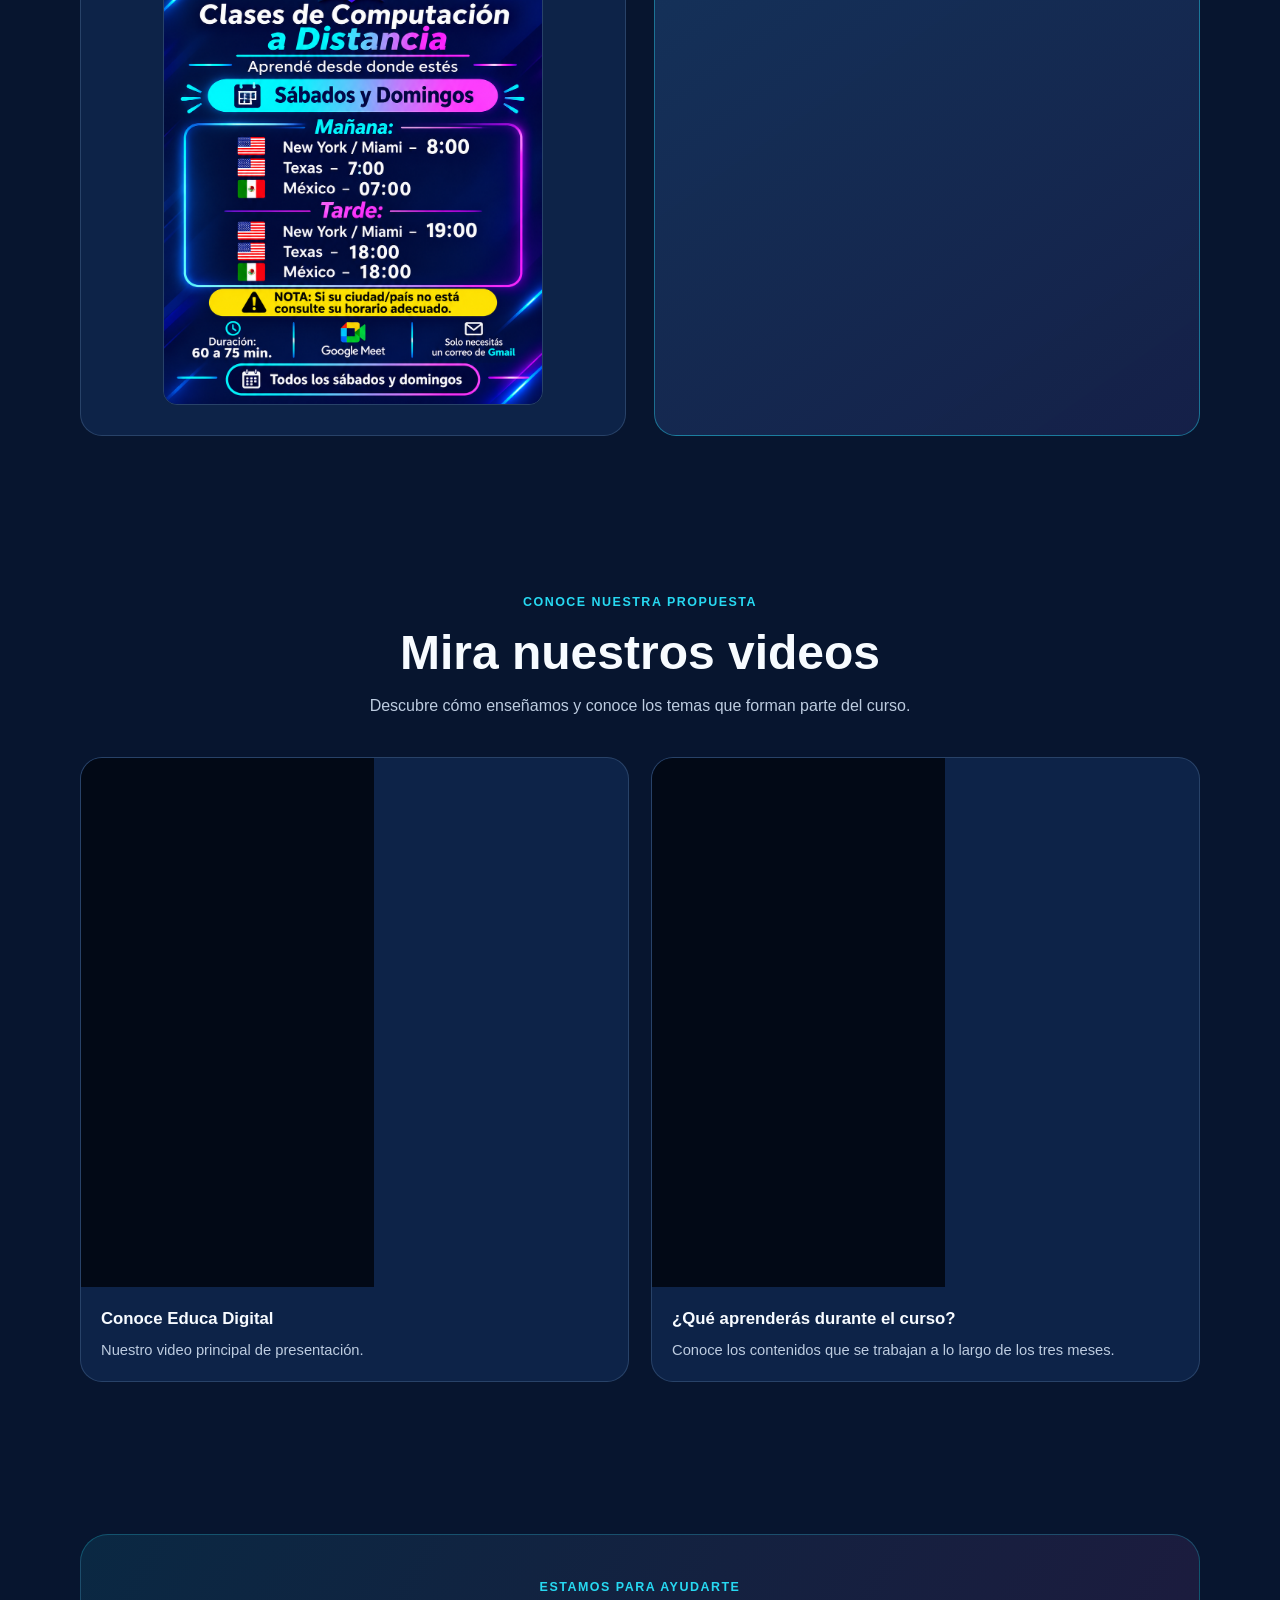
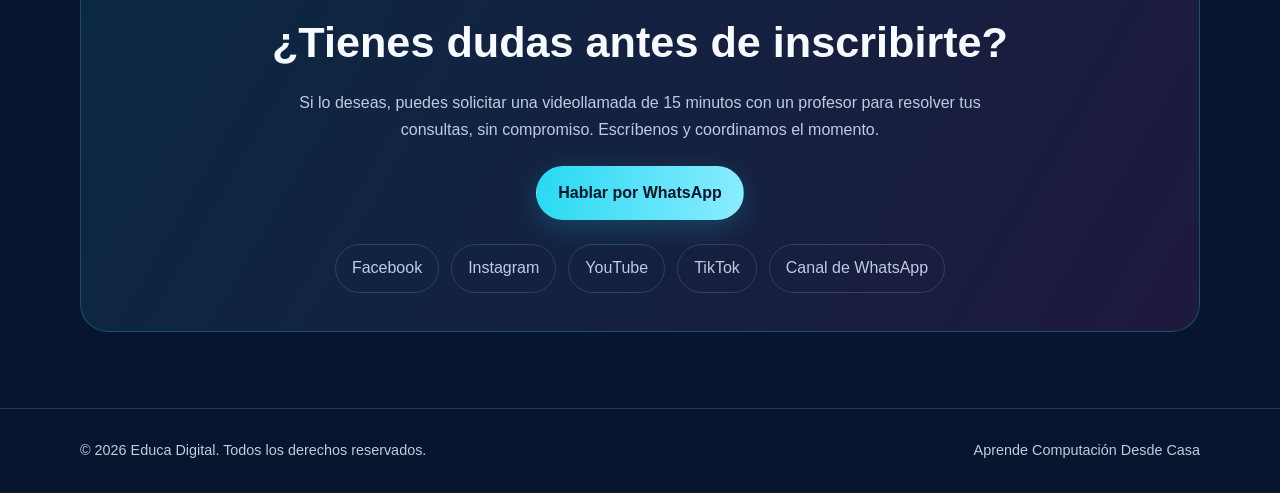
==== commit e99a1375: "Update index.html" ====
--- a/index.html
+++ b/index.html
@@ -23,7 +23,7 @@
         <a href="#videos">Videos</a>
         <a href="graduados.html">Graduados</a>
       </nav>
-      <a class="btn btn-primary" href="tel:+5493794576062">Llamar ahora</a>
+      <a class="btn btn-primary" href="tel:+5493794576062">Llamar ahora</a> <a class="btn btn-primary" href="sms:+5493794576062">SMS</a>
     </div>
   </header>
 
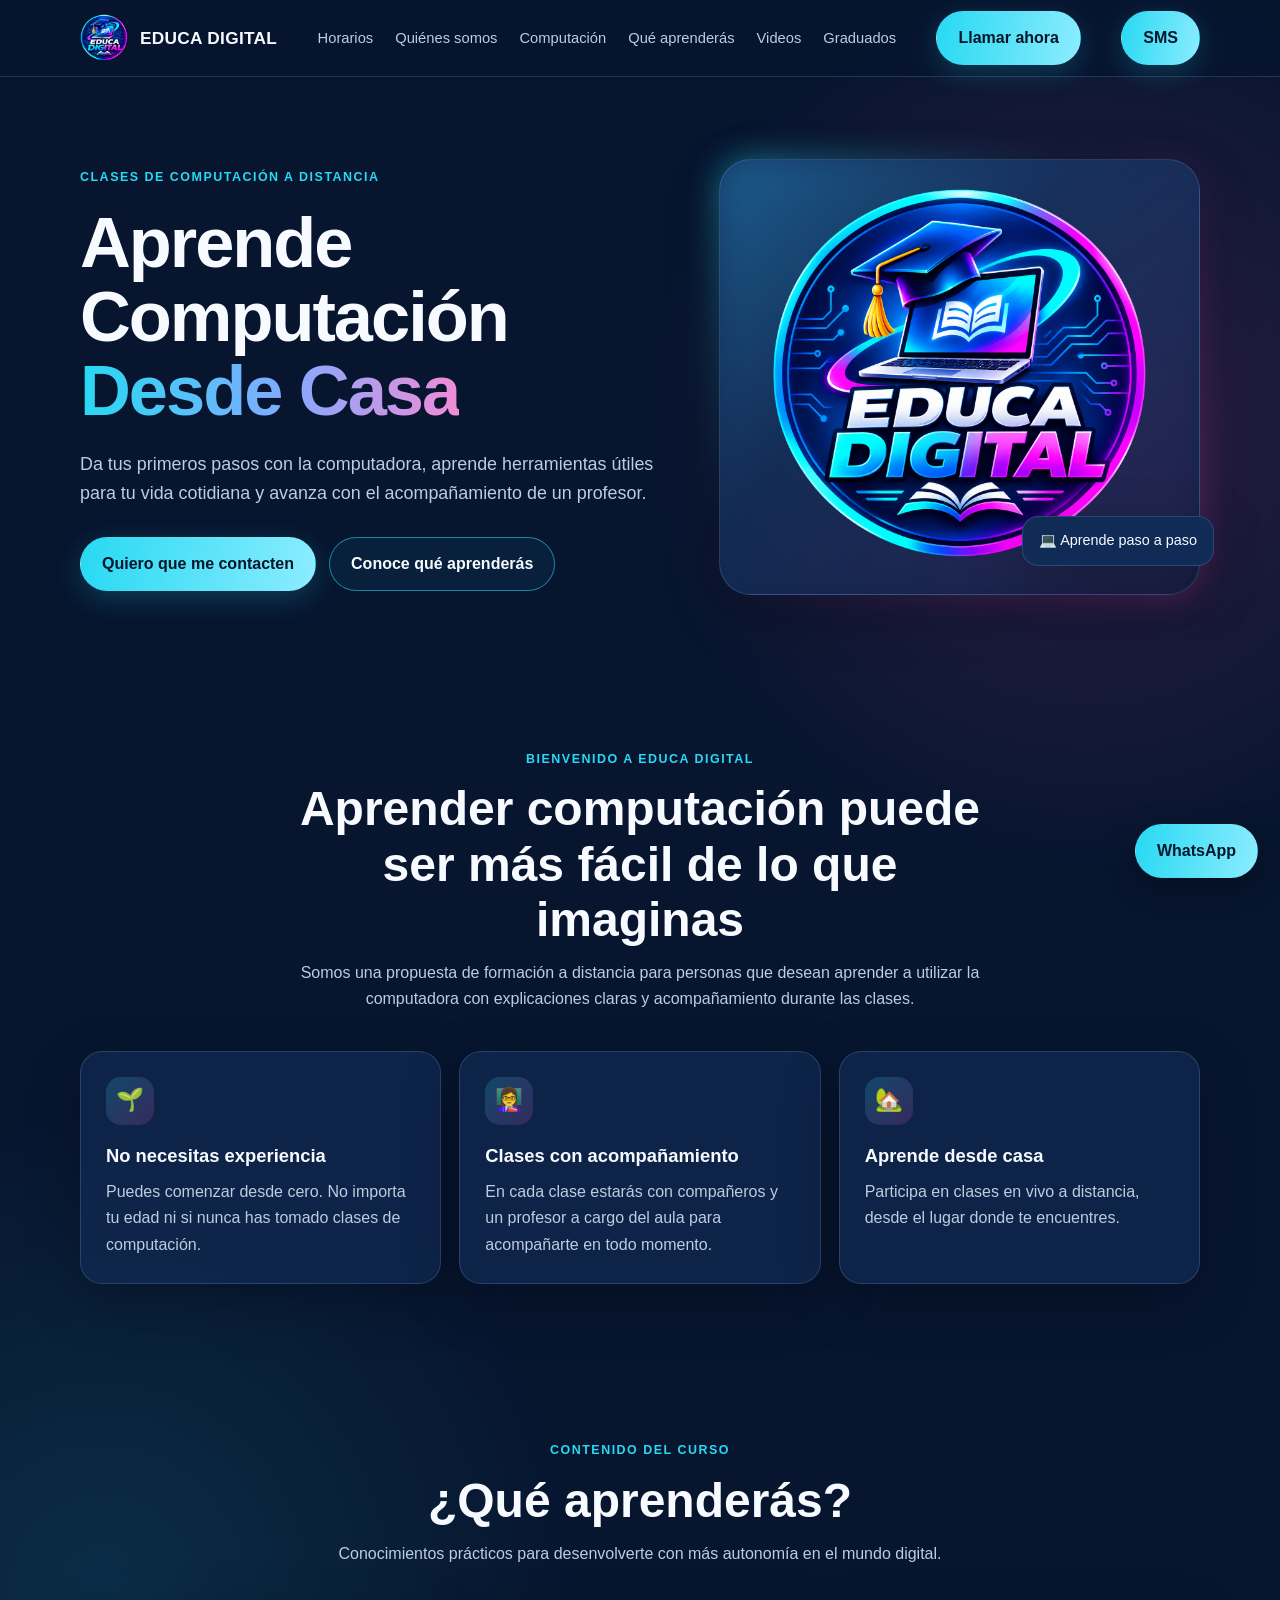
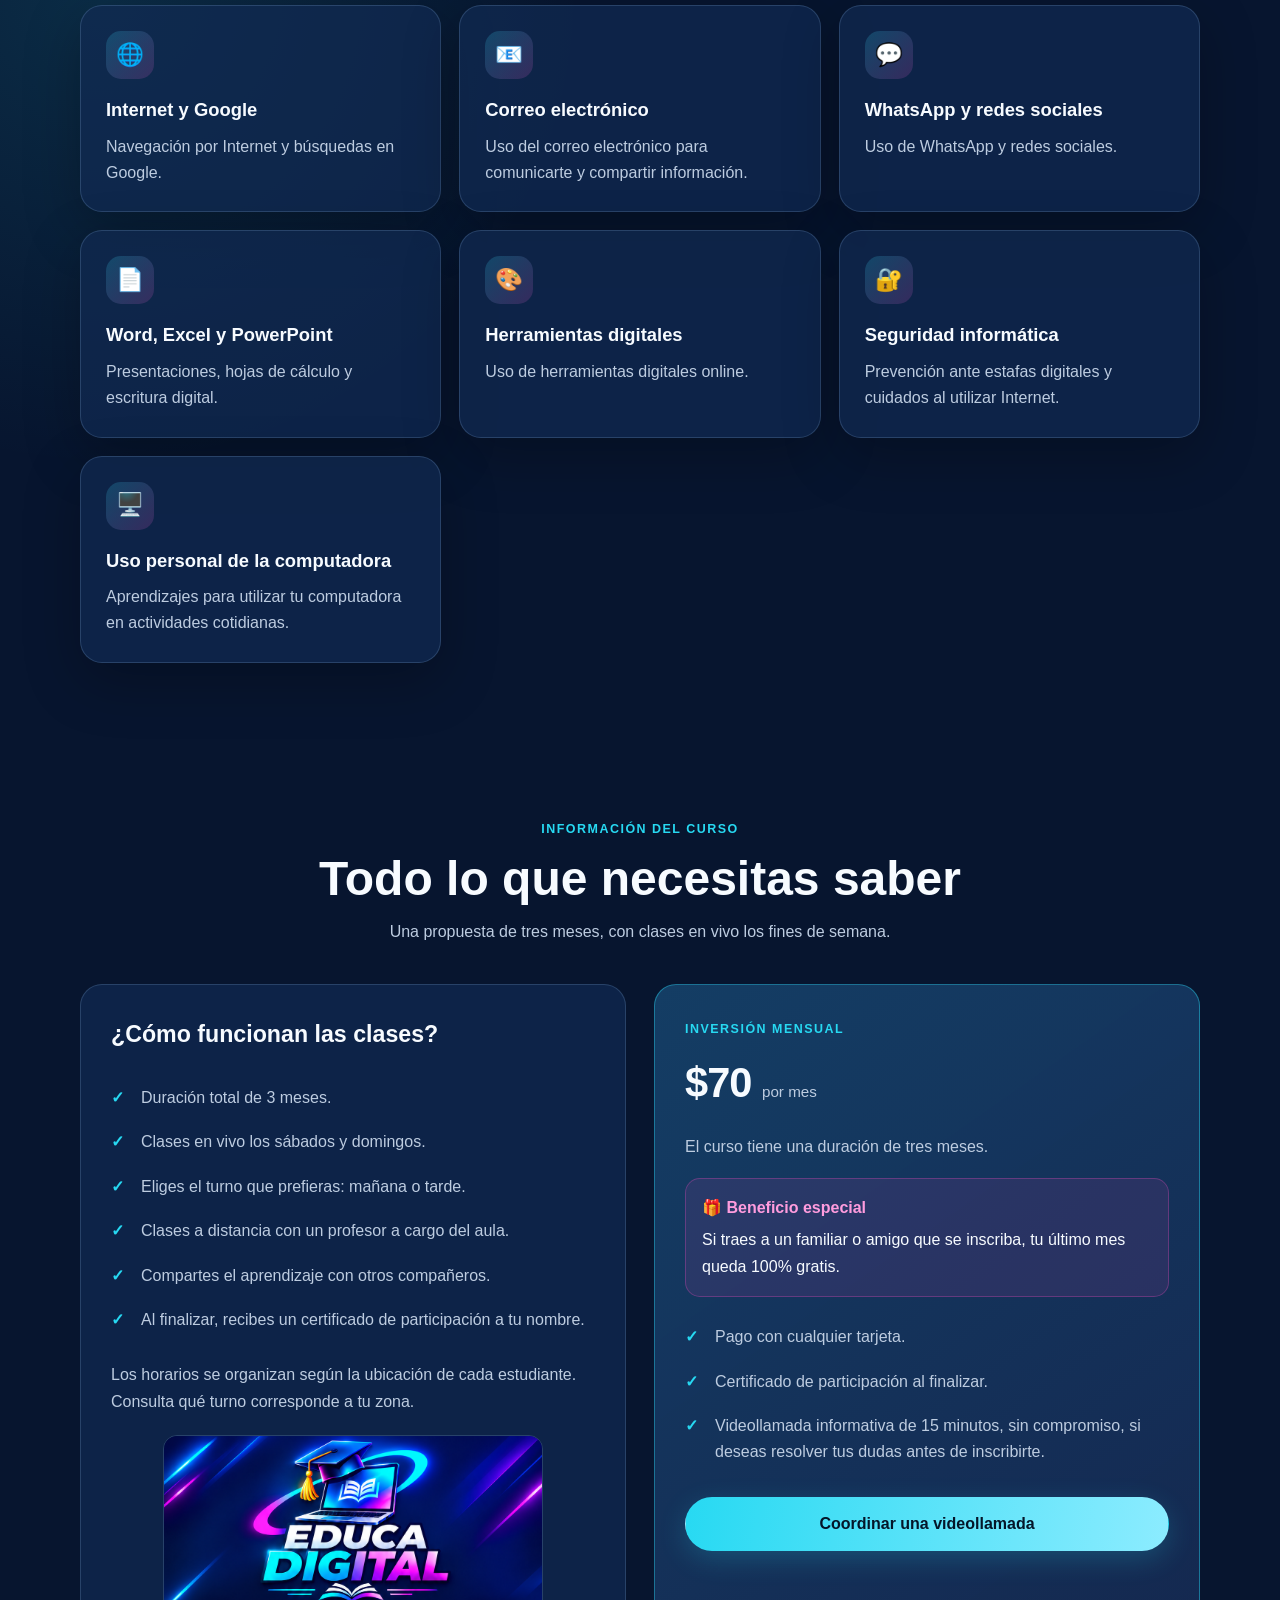
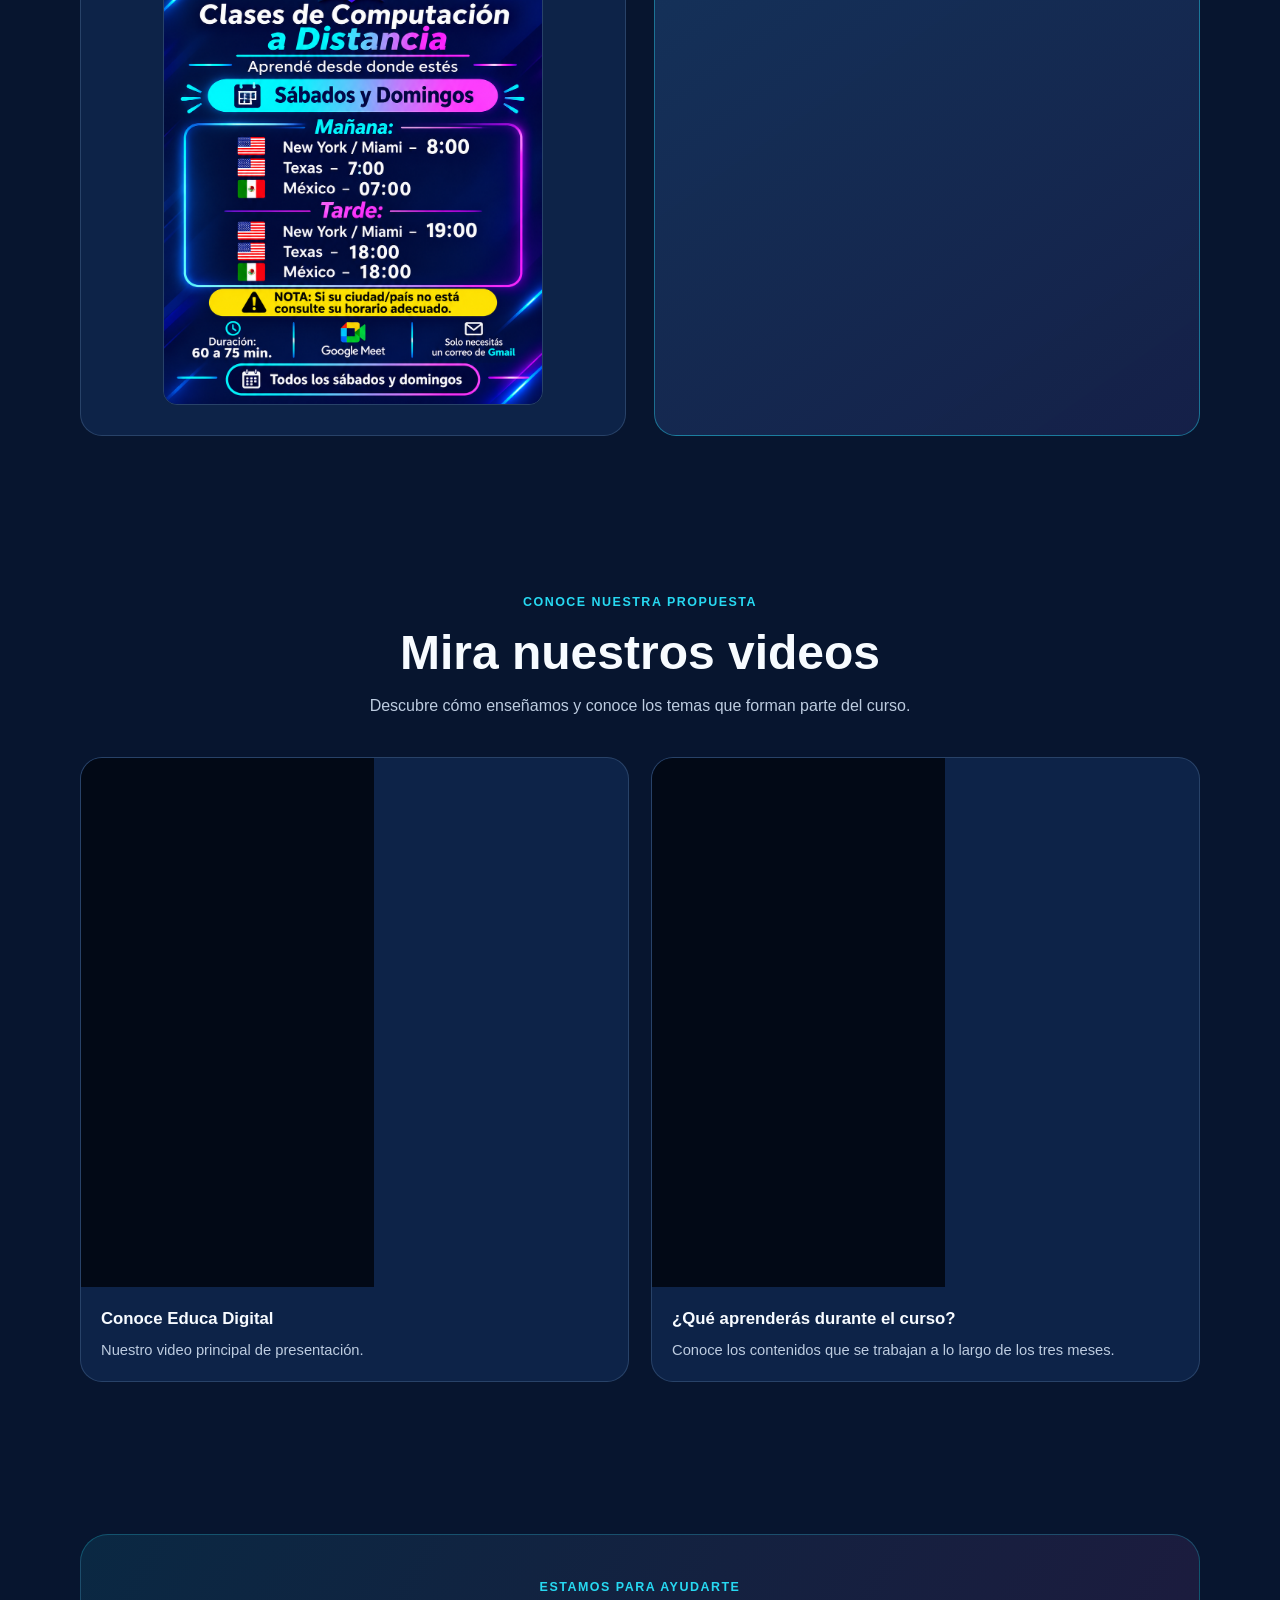
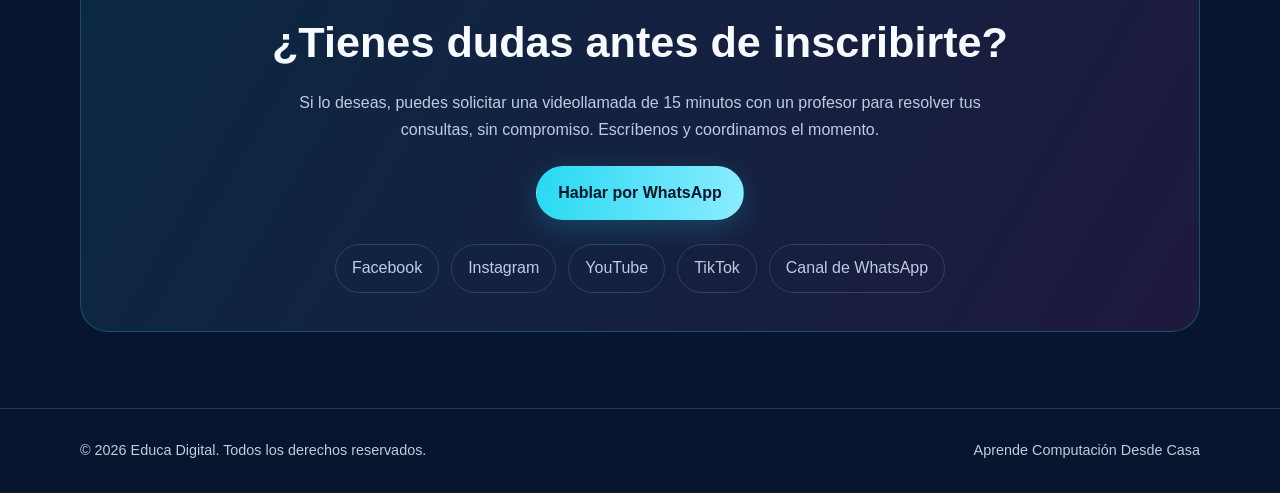
==== commit bc5cb1fb: "Update index.html" ====
--- a/index.html
+++ b/index.html
@@ -17,8 +17,9 @@
         <span>EDUCA DIGITAL</span>
       </a>
       <nav class="nav-links" aria-label="Navegación principal">
+        <a href="horario.html">Horarios</a>
         <a href="#nosotros">Quiénes somos</a>
-        <a href="#curso">El curso</a>
+        <a href="#curso">Computación</a>
         <a href="#aprendizaje">Qué aprenderás</a>
         <a href="#videos">Videos</a>
         <a href="graduados.html">Graduados</a>
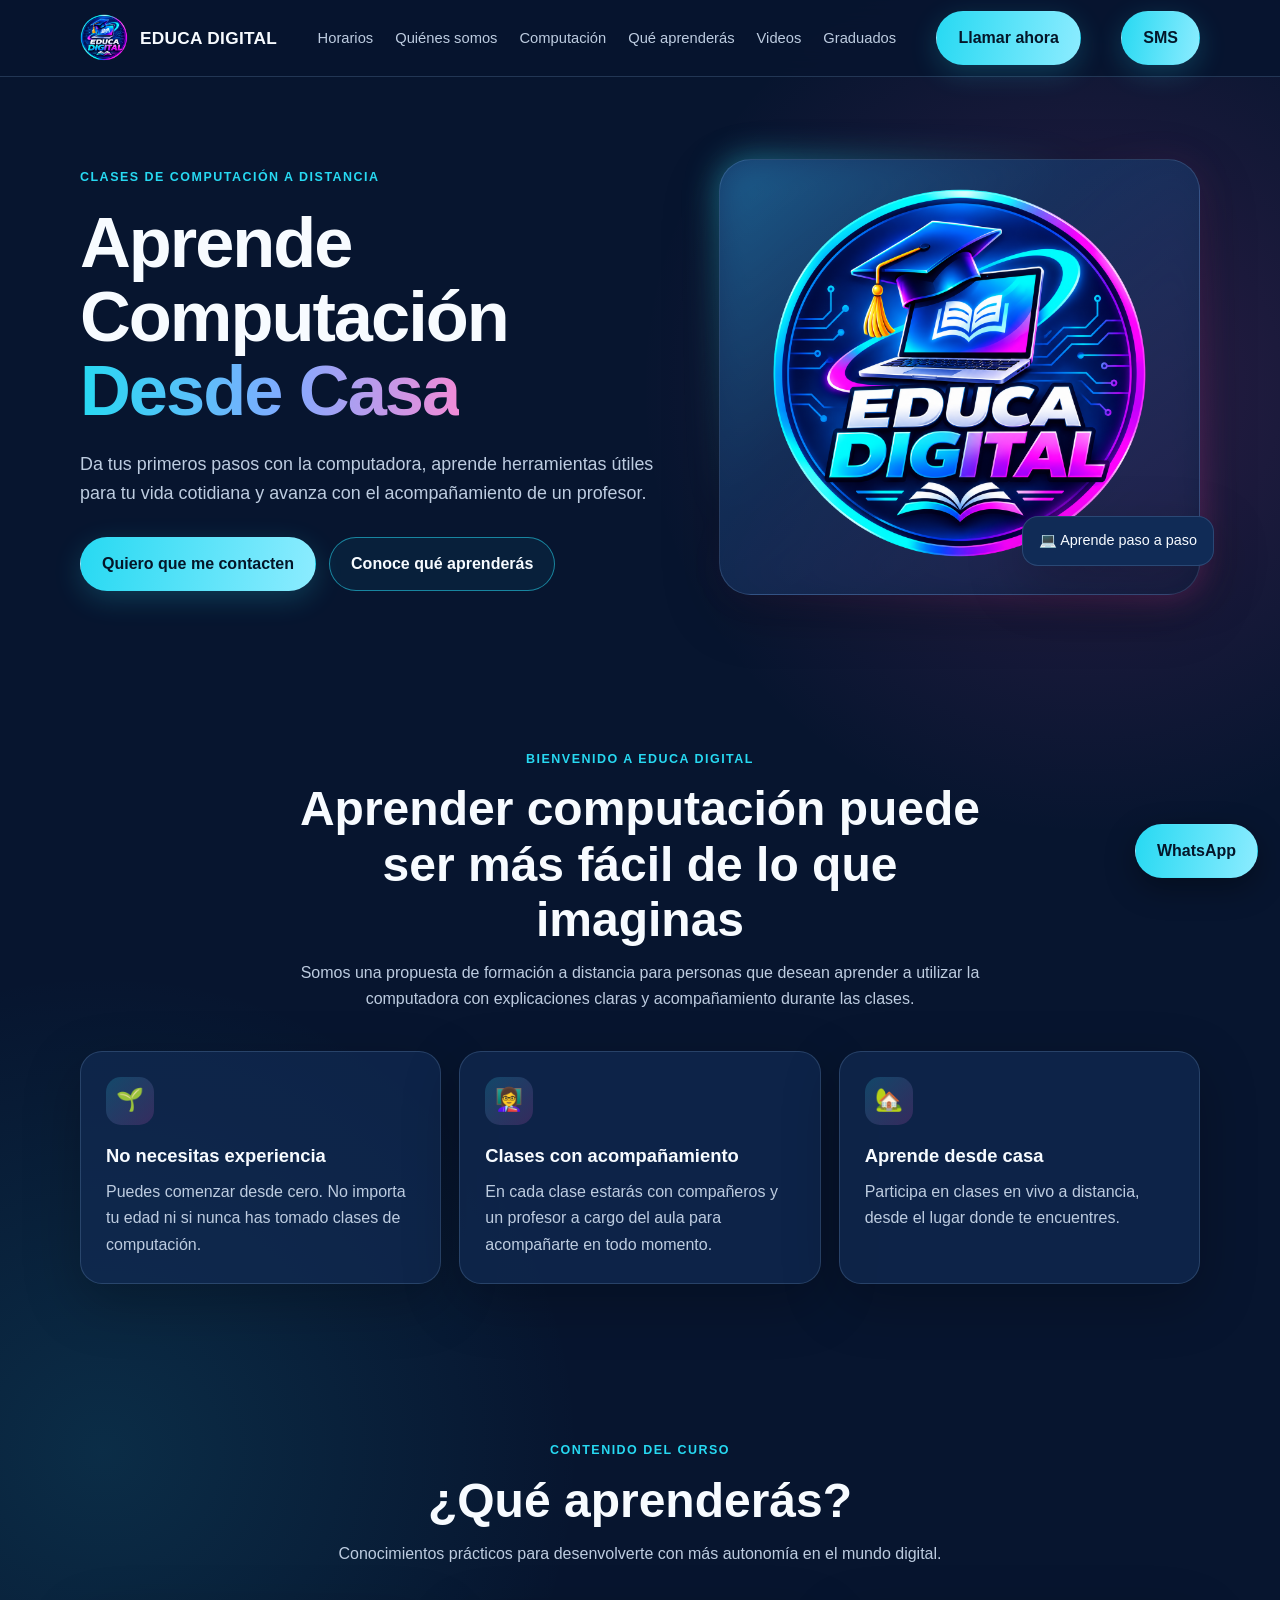
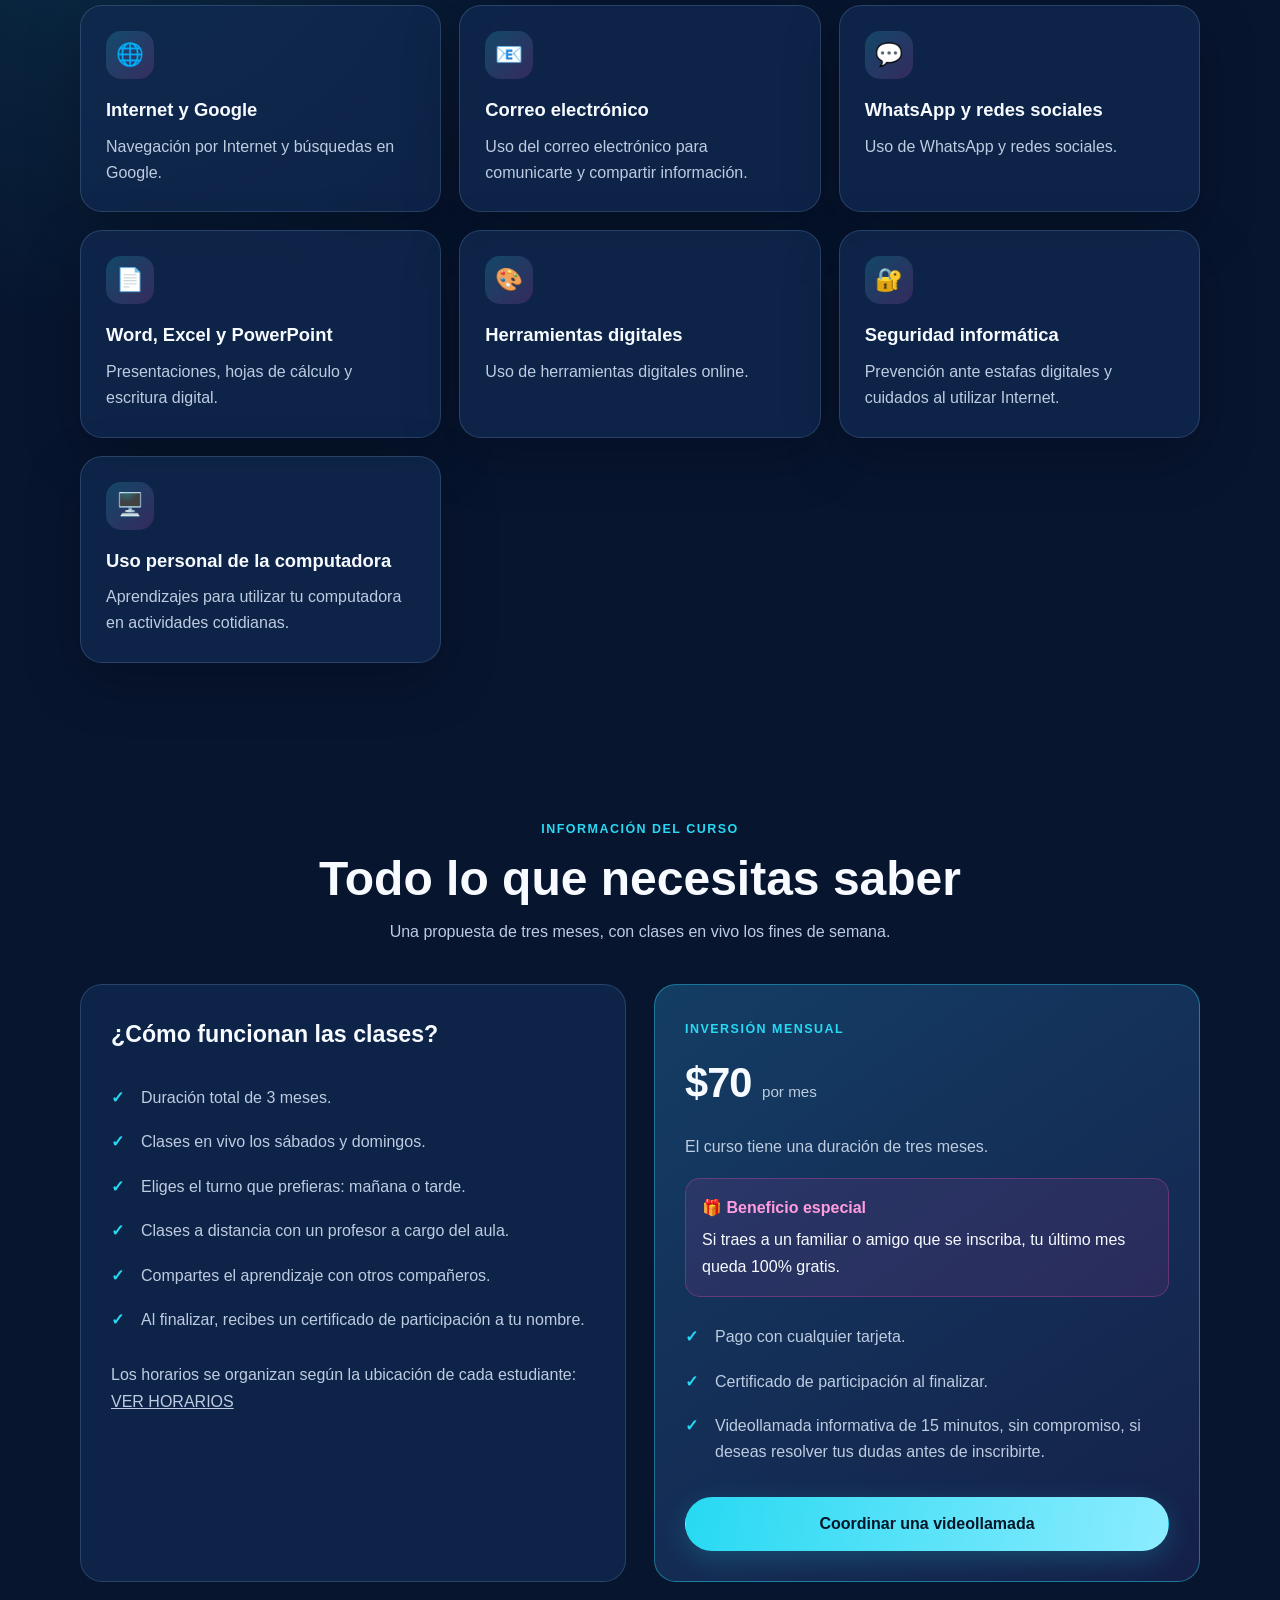
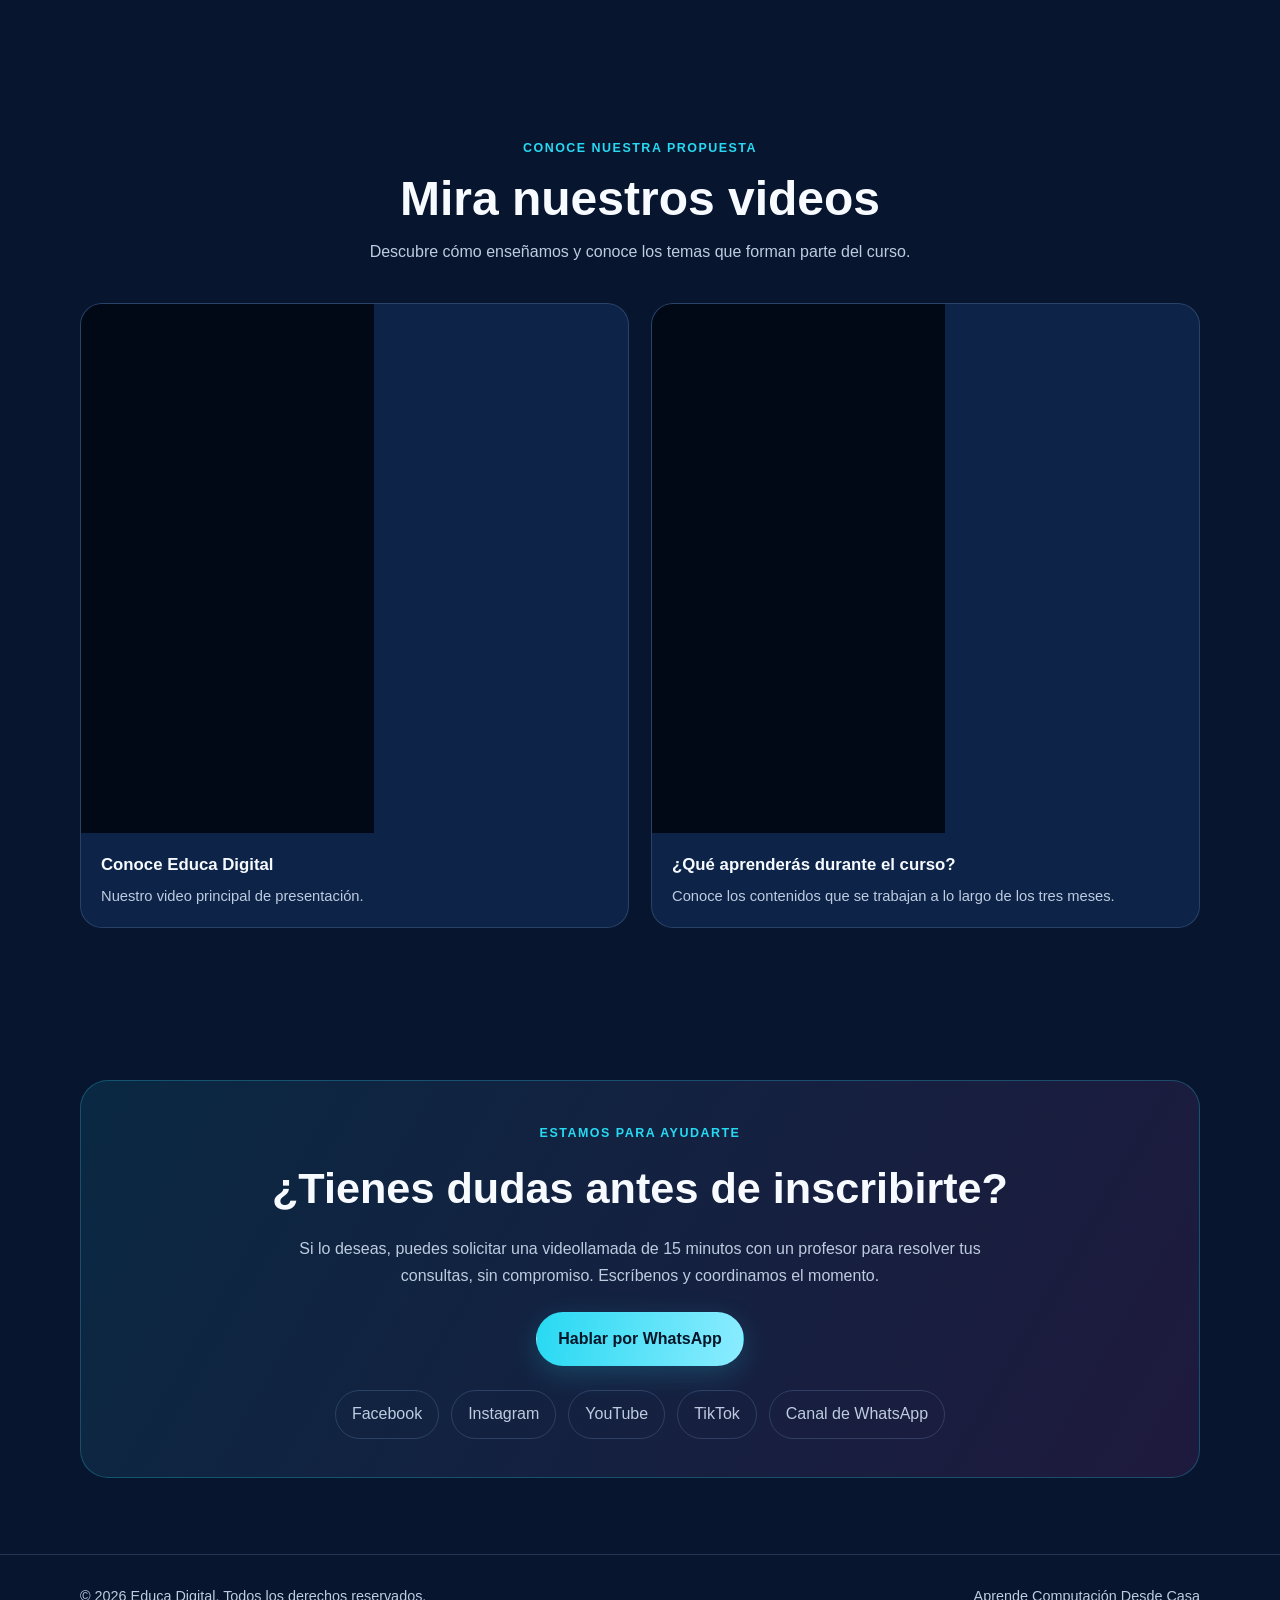
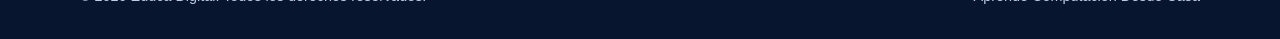
==== commit 14814b3a: "Update index.html" ====
--- a/index.html
+++ b/index.html
@@ -111,8 +111,7 @@
               <li>Compartes el aprendizaje con otros compañeros.</li>
               <li>Al finalizar, recibes un certificado de participación a tu nombre.</li>
             </ul>
-            <p style="color:var(--muted);margin-top:20px">Los horarios se organizan según la ubicación de cada estudiante. Consulta qué turno corresponde a tu zona.</p>
-            <img class="schedule-image" src="horarios.png" alt="Información de horarios de Educa Digital">
+            <p style="color:var(--muted);margin-top:20px">Los horarios se organizan según la ubicación de cada estudiante: <a href="horario.html">VER HORARIOS</a>
           </div>
           <div class="course-panel highlight">
             <span class="eyebrow">Inversión mensual</span>
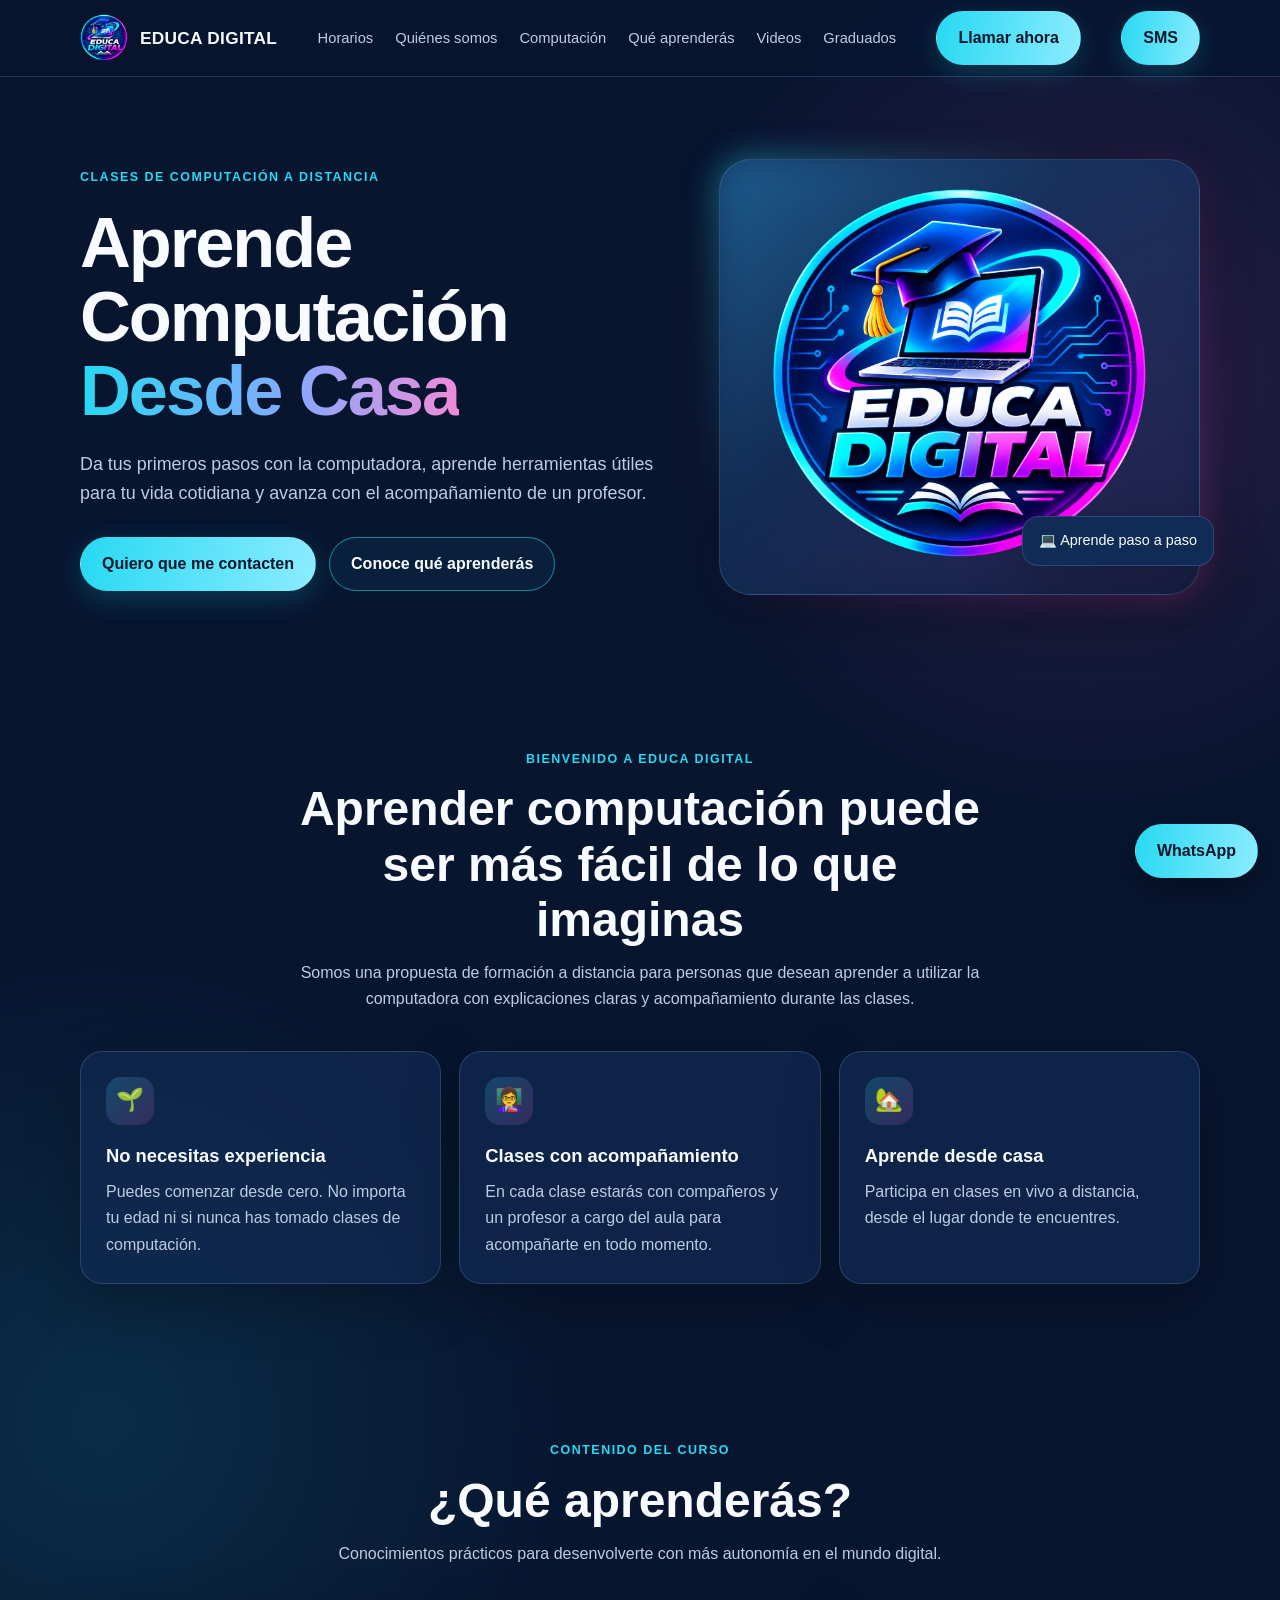
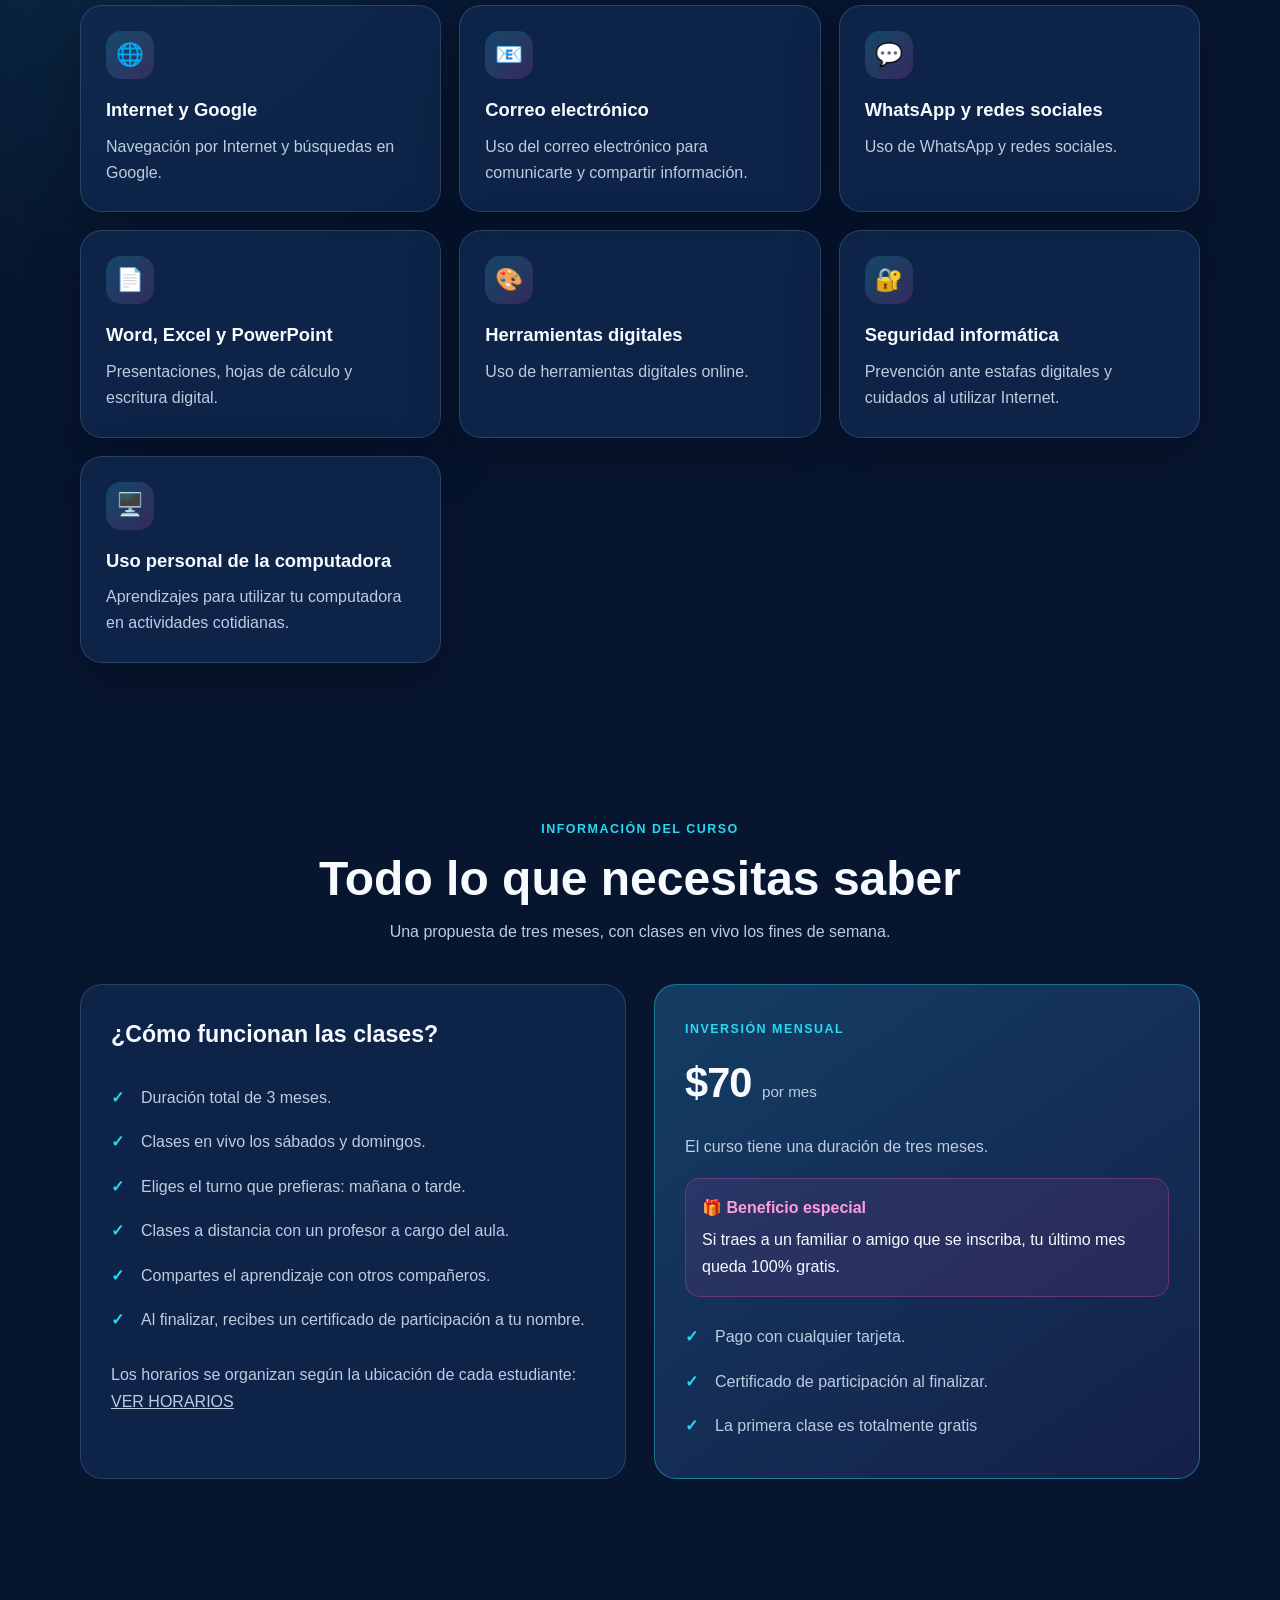
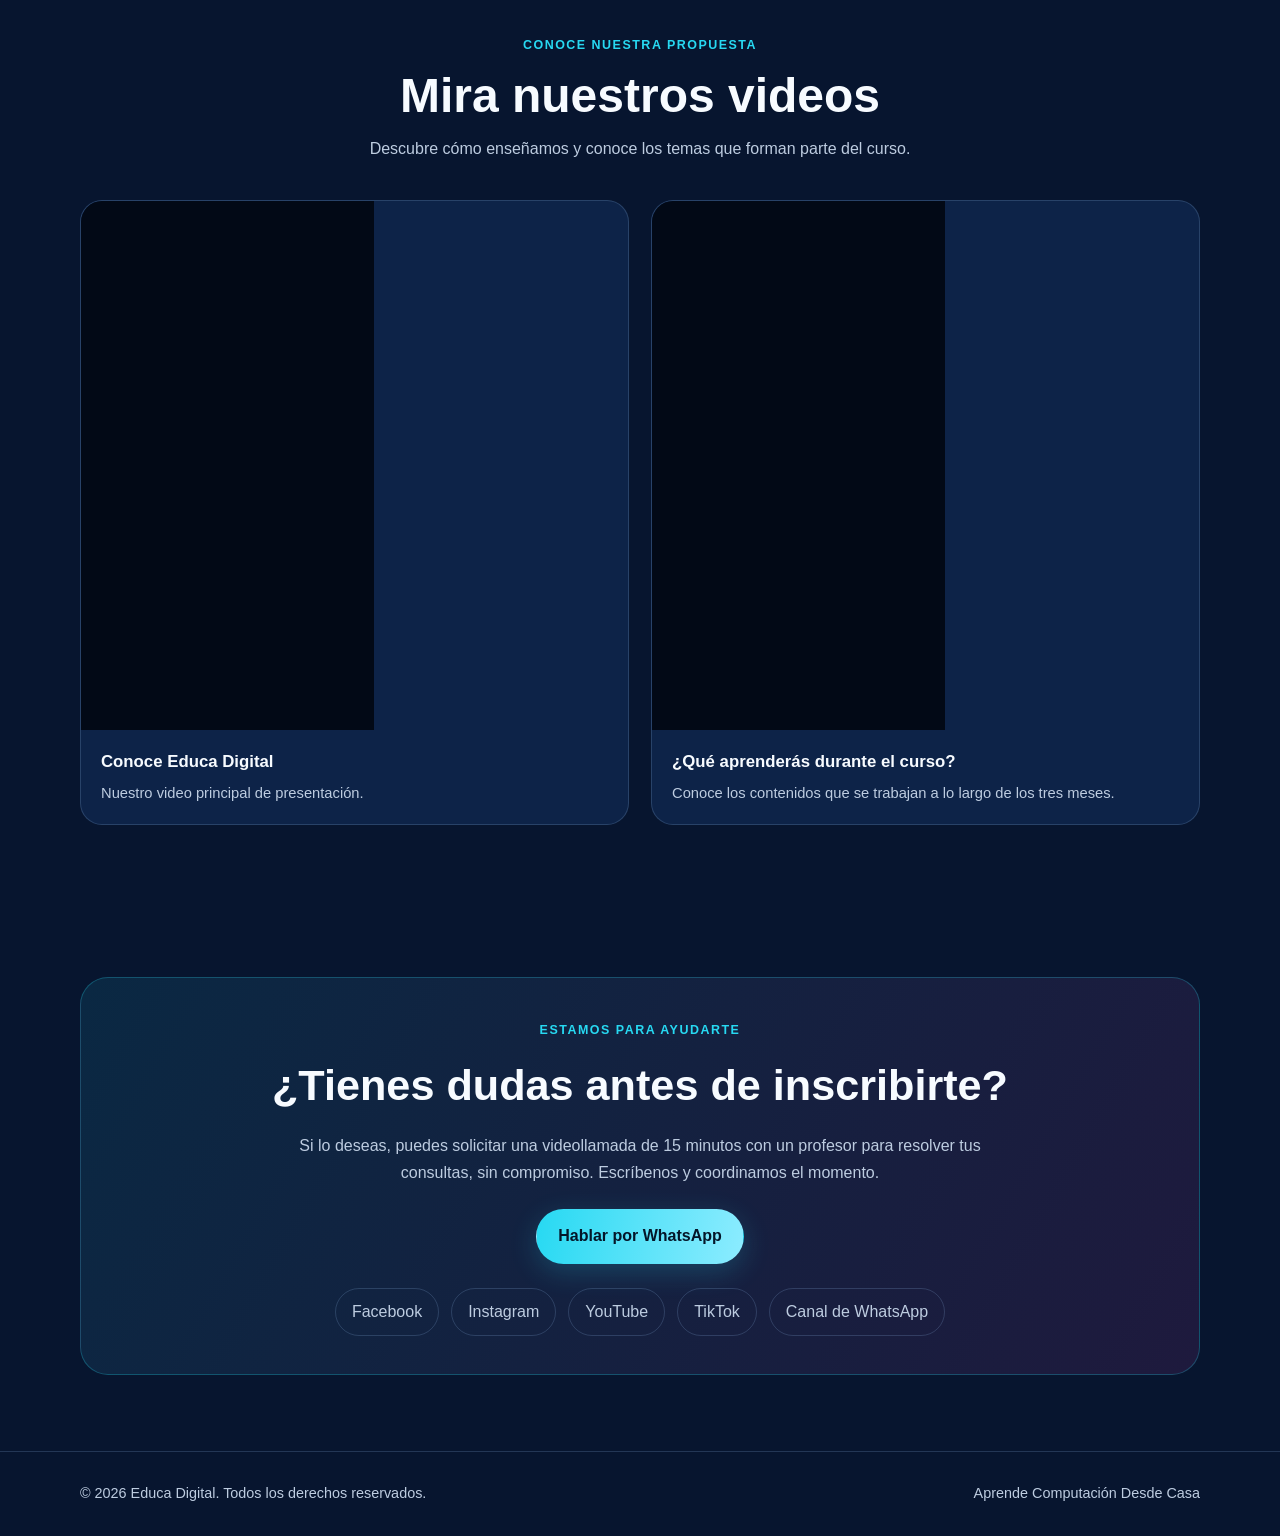
==== commit ef181ead: "Update index.html" ====
--- a/index.html
+++ b/index.html
@@ -124,9 +124,8 @@
             <ul class="check-list">
               <li>Pago con cualquier tarjeta.</li>
               <li>Certificado de participación al finalizar.</li>
-              <li>Videollamada informativa de 15 minutos, sin compromiso, si deseas resolver tus dudas antes de inscribirte.</li>
+              <li>La primera clase es totalmente gratis</li>
             </ul>
-            <a class="btn btn-primary" style="margin-top:22px;width:100%" href="https://wa.me/543794576062?text=Hola%2C%20quisiera%20coordinar%20una%20videollamada%20informativa%20de%2015%20minutos." target="_blank" rel="noopener">Coordinar una videollamada</a>
           </div>
         </div>
       </div>
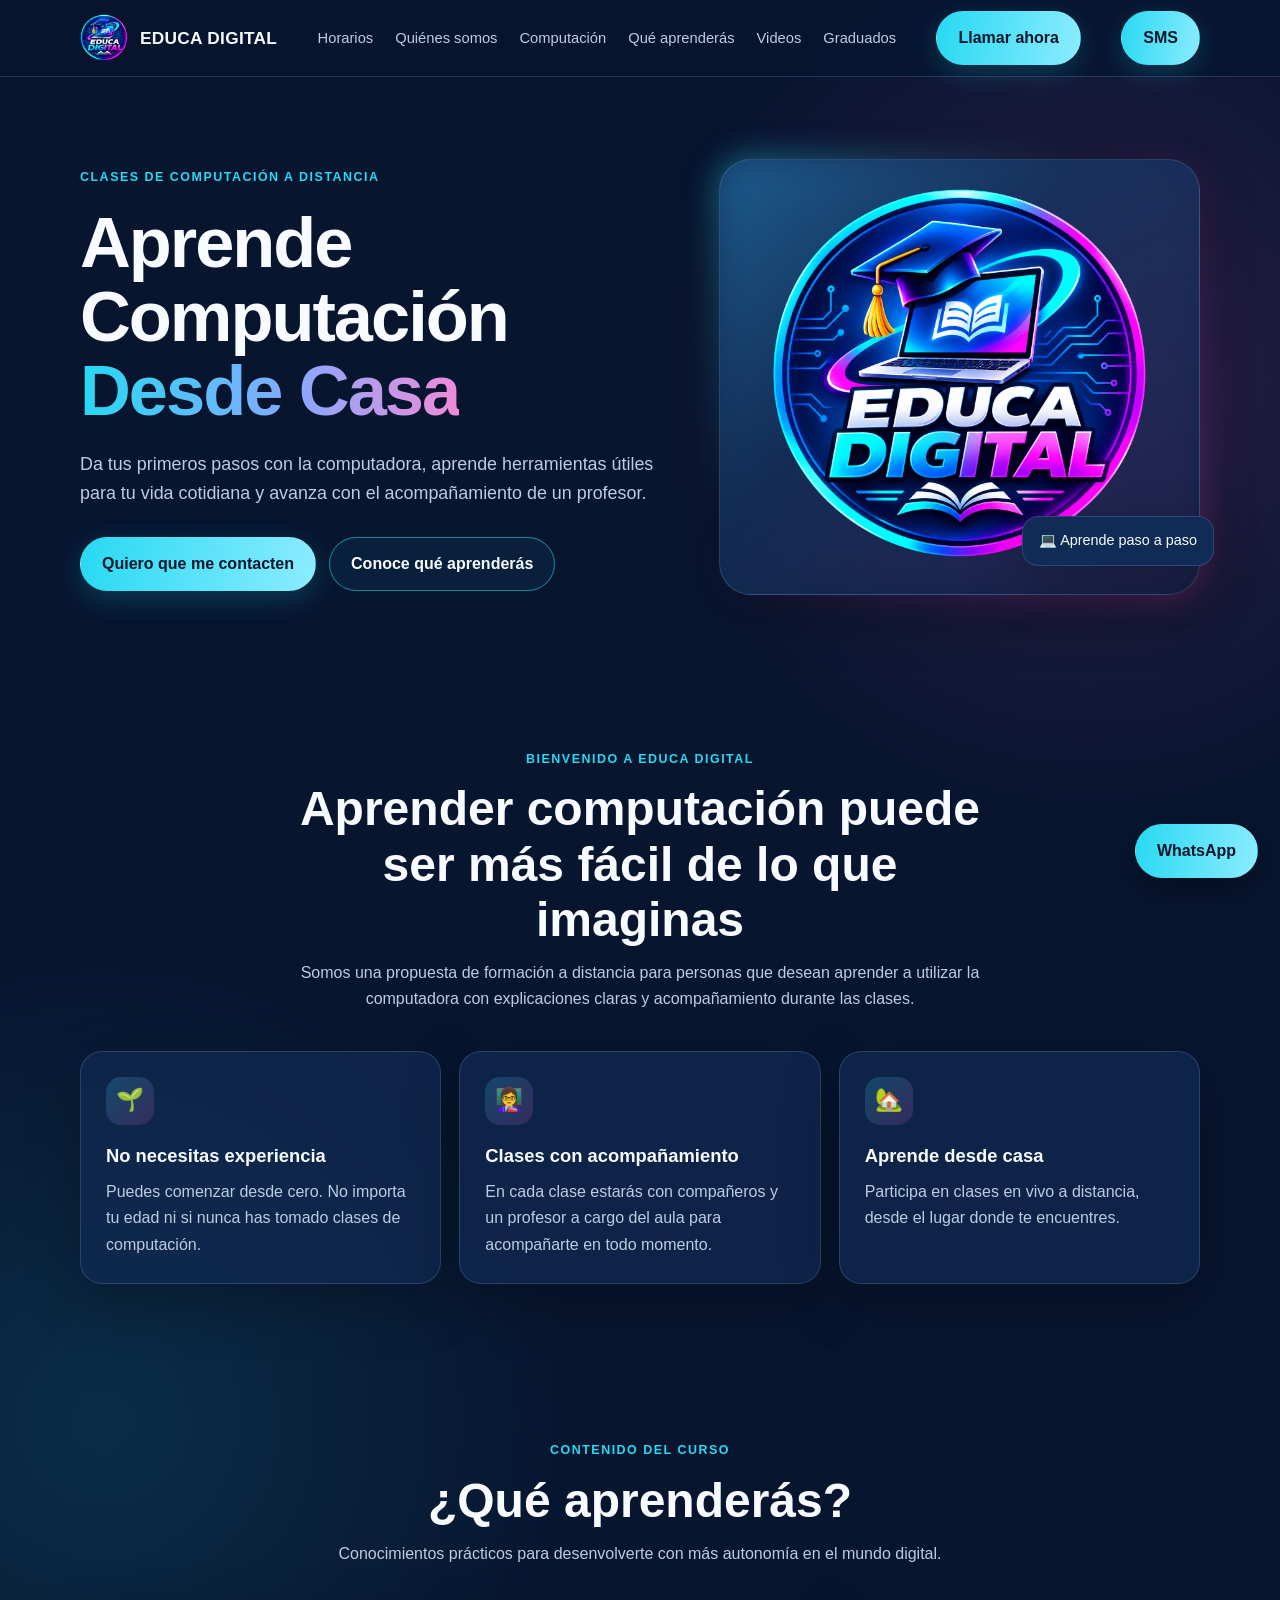
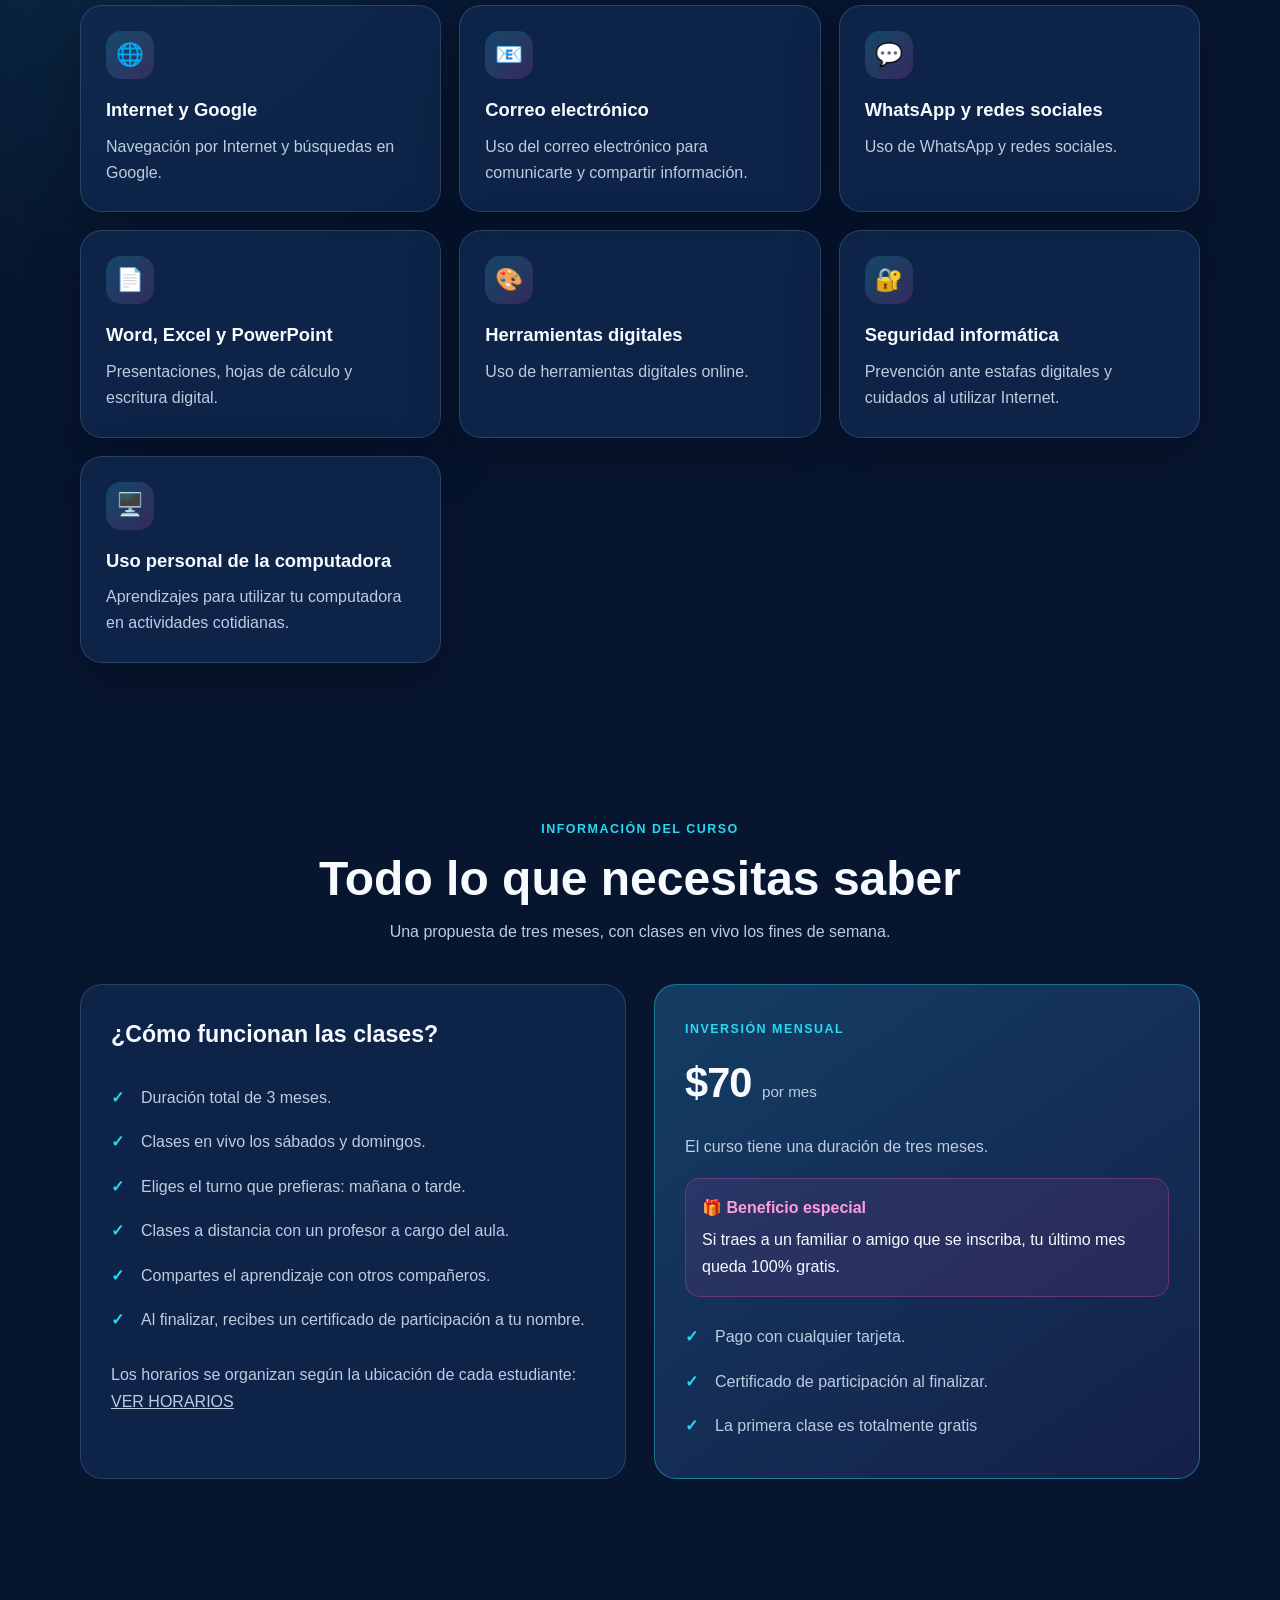
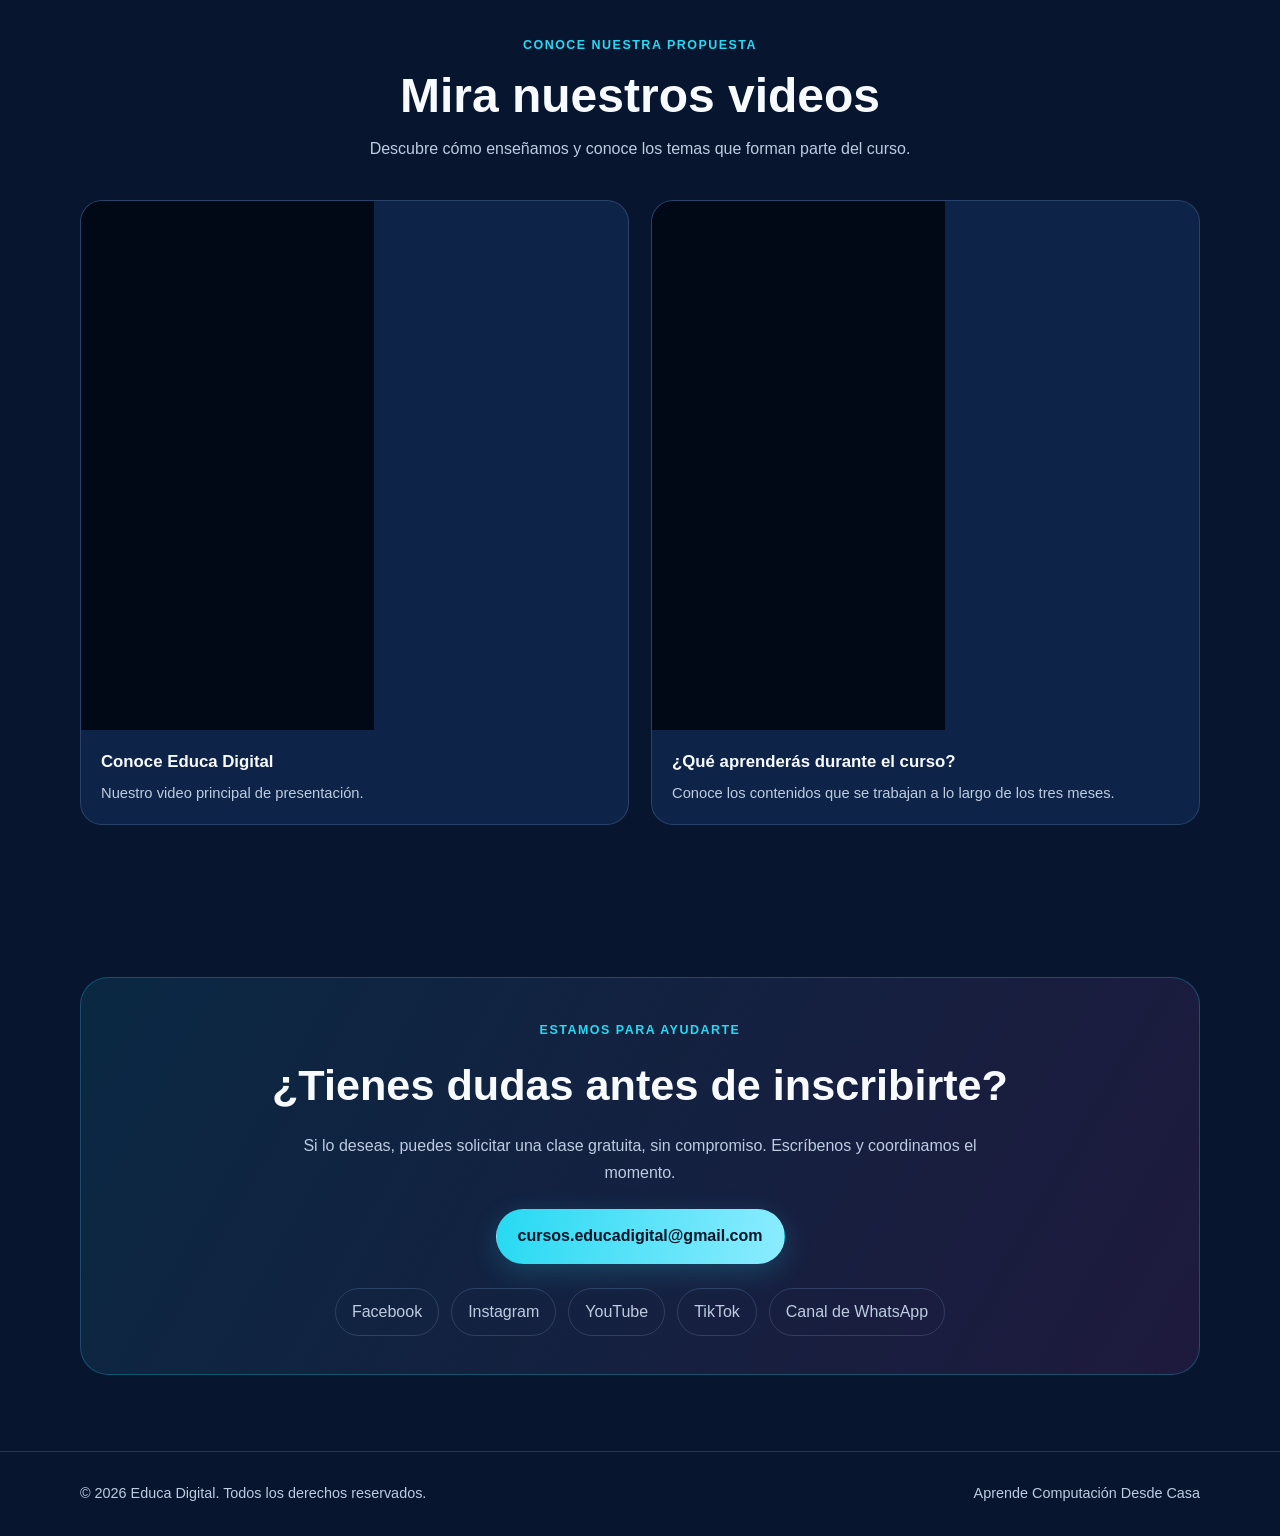
==== commit 9a0608ff: "Update index.html" ====
--- a/index.html
+++ b/index.html
@@ -160,8 +160,8 @@
         <div class="trust-box">
           <span class="eyebrow">Estamos para ayudarte</span>
           <h2>¿Tienes dudas antes de inscribirte?</h2>
-          <p>Si lo deseas, puedes solicitar una videollamada de 15 minutos con un profesor para resolver tus consultas, sin compromiso. Escríbenos y coordinamos el momento.</p>
-          <a class="btn btn-primary" href="https://wa.me/543794576062?text=Hola%2C%20soy%20una%20persona%20interesada%20en%20el%20curso%20de%20Educa%20Digital.%20Quisiera%20hacer%20una%20consulta." target="_blank" rel="noopener">Hablar por WhatsApp</a>
+          <p>Si lo deseas, puedes solicitar una clase gratuita, sin compromiso. Escríbenos y coordinamos el momento.</p>
+          <a class="btn btn-primary" href="mailto:cursos.educadigital@gmail.com">cursos.educadigital@gmail.com</a>
           <div class="socials">
             <a href="https://www.facebook.com/computacion.educadigital" target="_blank" rel="noopener">Facebook</a>
             <a href="https://www.instagram.com/computacion.educadigital/" target="_blank" rel="noopener">Instagram</a>
